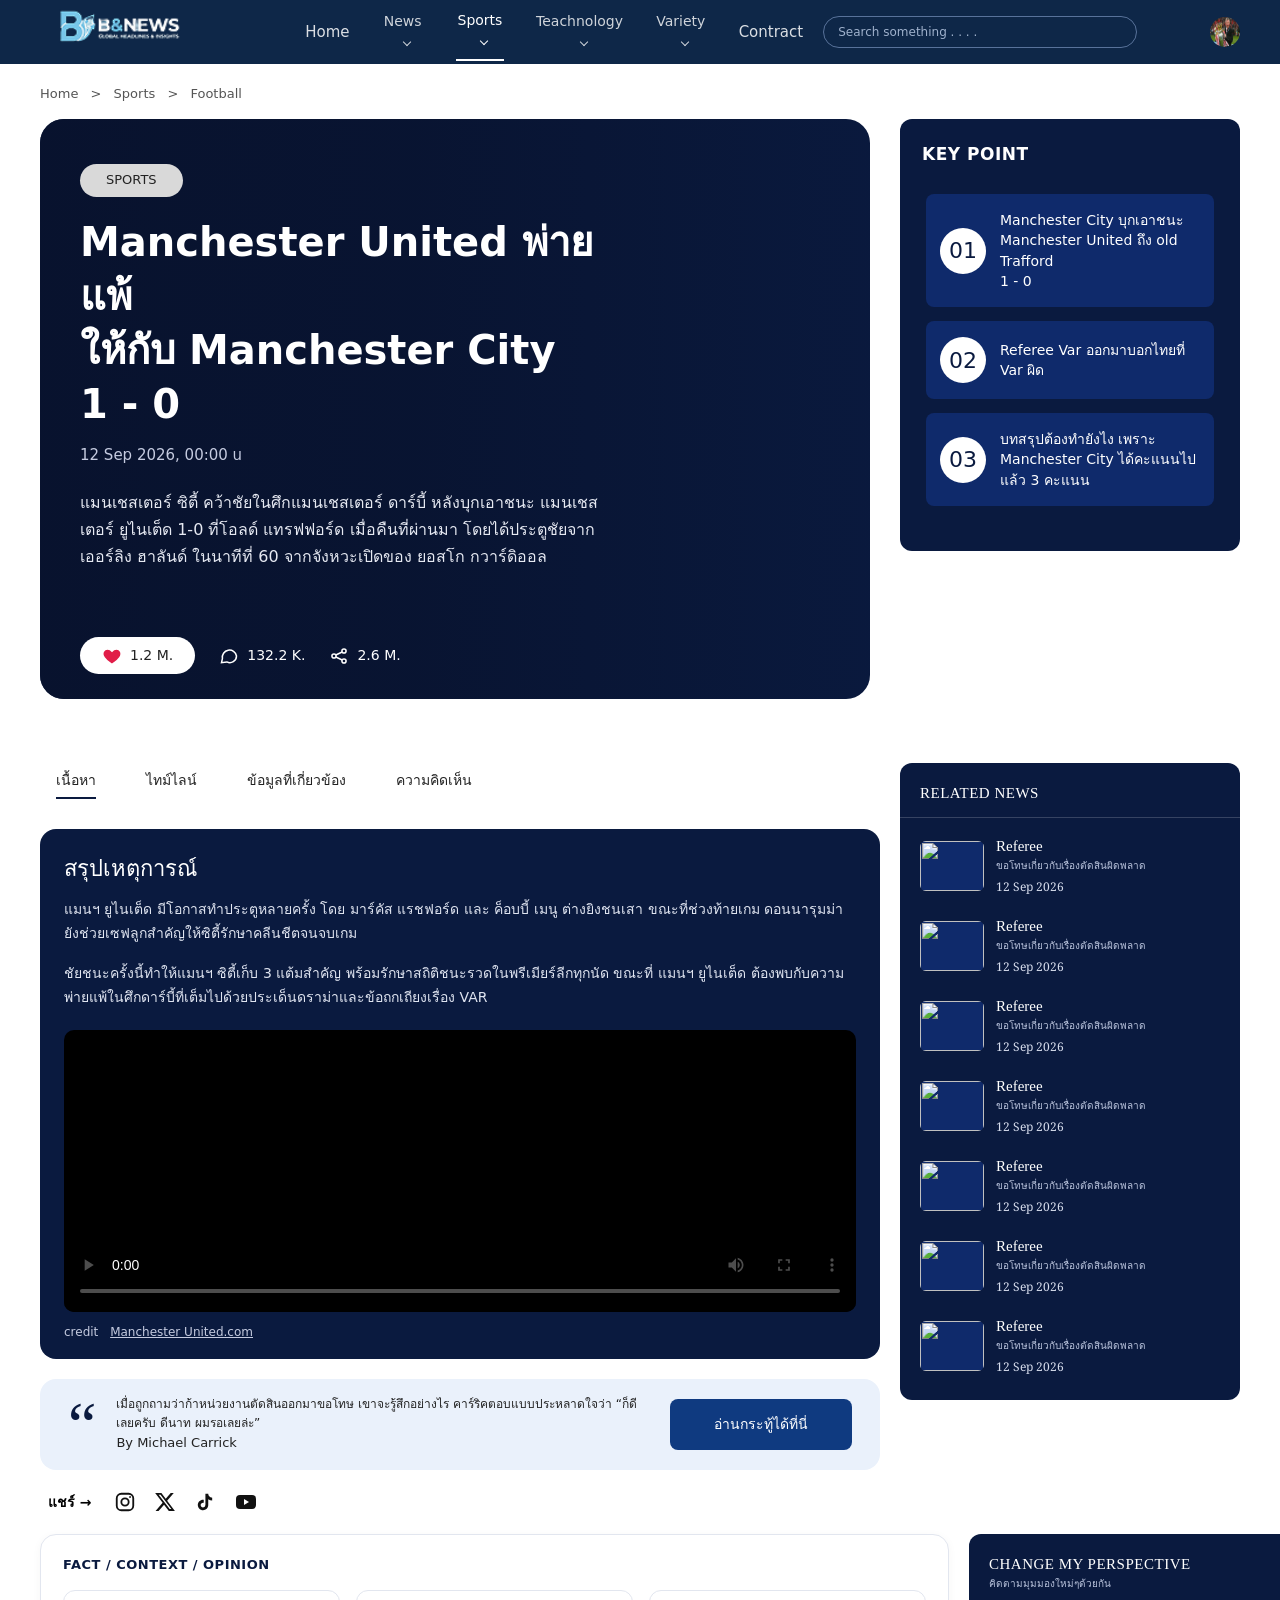
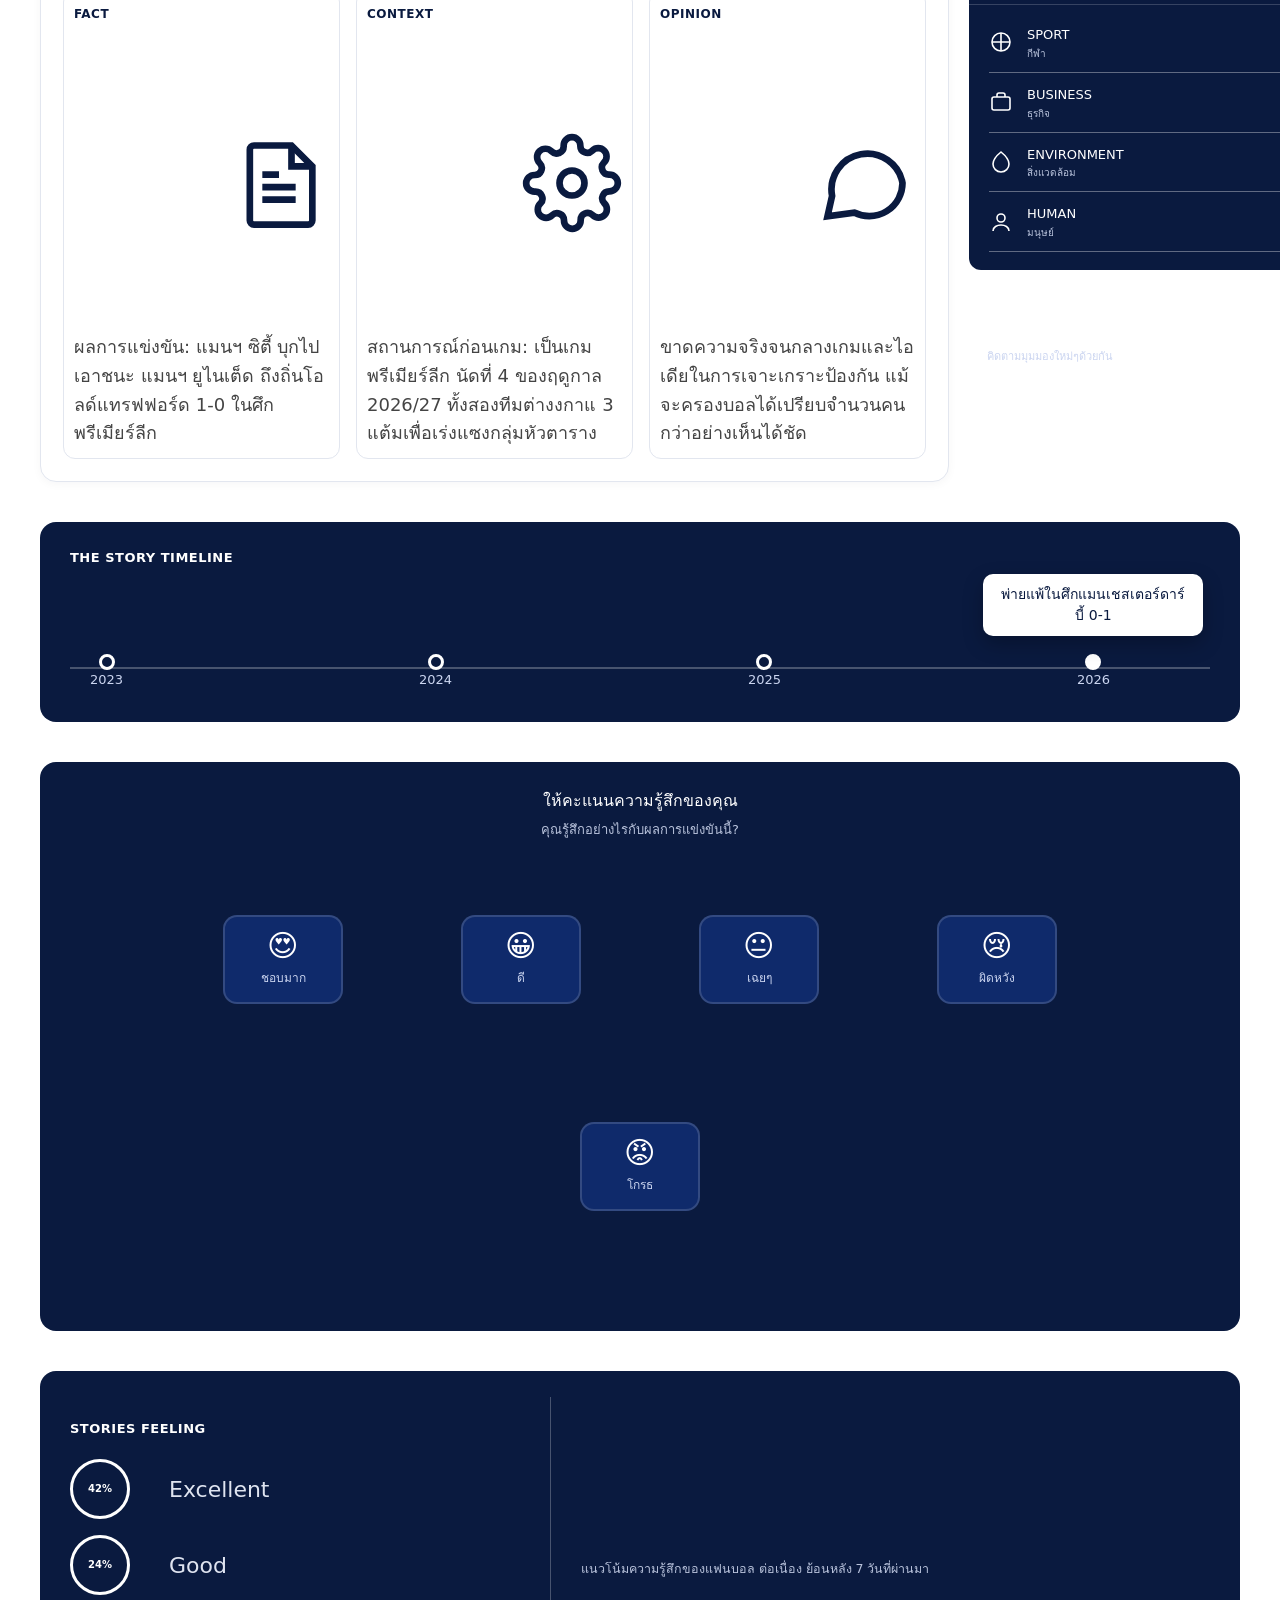
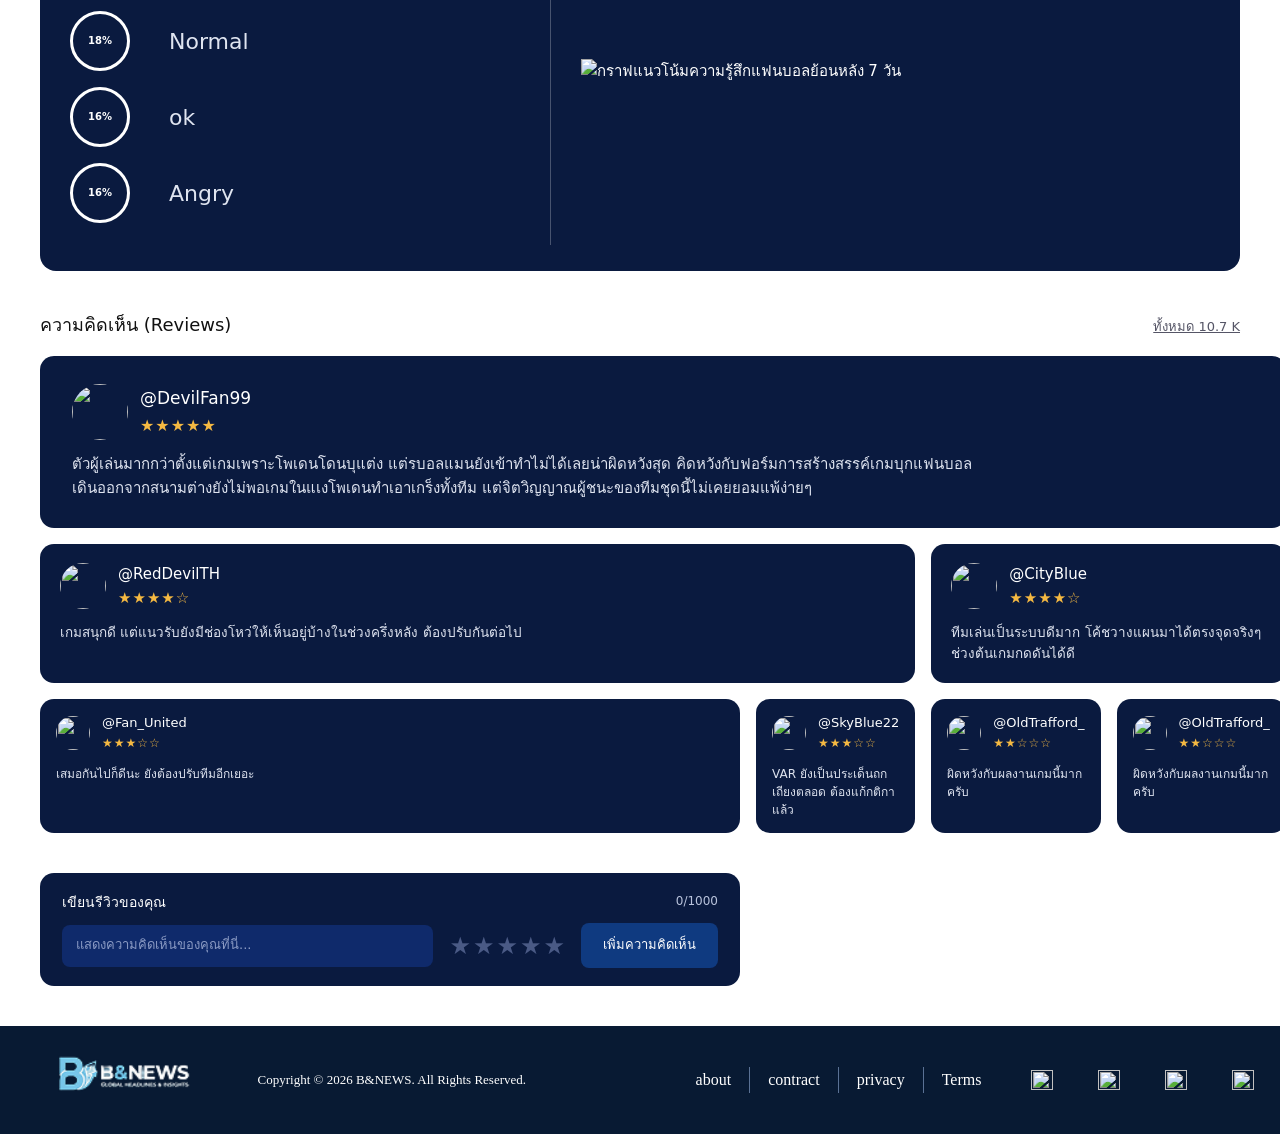
==== football.html @ a91d0329 "first commit" ====
<!DOCTYPE html>
<html lang="th">
<head>
  <meta charset="UTF-8">
  <meta name="viewport" content="width=device-width, initial-scale=1">
  <link rel="shortcut icon" href="image/image 1.png" type="image/x-icon">
  <title>Manchester United พ่ายแพ้ให้กับ Manchester City 1 - 0 | B&NEWS</title>

  <link rel="preconnect" href="https://fonts.googleapis.com">
  <link rel="preconnect" href="https://fonts.gstatic.com" crossorigin>
  <link href="https://fonts.googleapis.com/css2?family=Noto+Serif+Thai:wght@400;600&family=Sarabun:wght@300;400;500&display=swap" rel="stylesheet">
  <link rel="stylesheet" href="style/football.css">
</head>
<body>
    <header class="nav">
  <div class="wrap nav__in">
    <img class="logo"src="image/image 3.png" alt="">

    
    <nav class="nav__links" aria-label="เมนูหลัก">
      <ul>
        <li><a class="Contract" href="index.html">Home</a></li>

        <li class="dd">
          <button class="dd__btn" type="button" >News</button>
          <ul class="dd__menu">
            <li><a href="#">ข่าวด่วน</a></li>
            <li><a href="#">การเมือง</a></li>
            <li><a href="#">เศรษฐกิจ</a></li>
            <li><a href="#">ต่างประเทศ</a></li>
          </ul>
        </li>

        <li class="dd">
          <button class="dd__btn on" type="button" >Sports</button>
          <ul class="dd__menu">
            <li><a href="football.html">ฟุตบอล</a></li>
            <li><a href="#">มวย</a></li>
            <li><a href="#">เทนนิส</a></li>
            <li><a href="#">กีฬาอื่นๆ</a></li>
          </ul>
        </li>

        <li class="dd">
          <button class="dd__btn" type="button">Teachnology</button>
          <ul class="dd__menu">
            <li><a href="#">มือถือ & แก็ดเจ็ต</a></li>
            <li><a href="#">AI</a></li>
            <li><a href="#">เกม</a></li>
            <li><a href="#">ยานยนต์</a></li>
          </ul>
        </li>

        <li class="dd">
          <button class="dd__btn" type="button">Variety</button>
          <ul class="dd__menu">
            <li><a href="#">อาหาร</a></li>
            <li><a href="#">ท่องเที่ยว</a></li>
            <li><a href="#">บันเทิง</a></li>
            <li><a href="#">ไลฟ์สไตล์</a></li>
          </ul>
        </li>

        <li><a class="Contract" href="#">Contract</a></li>
      </ul>
    </nav>

    <input class="search" type="search" placeholder="Search something . . . ." aria-label="ค้นหา">
    <img class="bell" src="https://img.icons8.com/?size=100&id=84025&format=png&color=FFFFFF" alt="">
    <img class="log"src="image/siralex.webp" alt="" >
    <label class="burger"></label>
  </div>
</header>

  

  <main class="page">

    <nav class="breadcrumb" aria-label="breadcrumb">
      <a href="#">Home</a>
      <span>&gt;</span>
      <a href="#">Sports</a>
      <span>&gt;</span>
      <a href="#">Football</a>
    </nav>

    <section class="top">

      <!-- main news  -->
      <article class="bcard" style="background-image: url(https://i2-prod.manchestereveningnews.co.uk/article33756686.ece/ALTERNATES/s1200f/0_GettyImages-2266204165.jpg);">
        <div class="bcard-content">
          <span class="tag">SPORTS</span>

          <h1>Manchester United พ่ายแพ้<br>ให้กับ Manchester City <br> 1 - 0</h1>

          <time class="bcard-date" datetime="2026-09-12">12 Sep 2026, 00:00 u</time>

          <p class="bcard-desc">
            แมนเชสเตอร์ ซิตี้ คว้าชัยในศึกแมนเชสเตอร์ ดาร์บี้
            หลังบุกเอาชนะ แมนเชสเตอร์ ยูไนเต็ด 1-0 ที่โอลด์
            แทรฟฟอร์ด เมื่อคืนที่ผ่านมา โดยได้ประตูชัยจาก เออร์ลิง
            ฮาลันด์ ในนาทีที่ 60 จากจังหวะเปิดของ ยอสโก กวาร์ดิออล
          </p>
        </div>

        <div class="bcard-stats">
          <button class="stat like" type="button">
            <svg width="20" height="20" viewBox="0 0 24 24" fill="#e11d48" aria-hidden="true">
              <path d="M12 21s-7.5-4.6-9.6-9.3C.9 8.2 3 4.5 6.6 4.5c2 0 3.6 1 5.4 3 1.8-2 3.4-3 5.4-3 3.6 0 5.7 3.7 4.2 7.2C19.5 16.4 12 21 12 21z"/>
            </svg>
            1.2 M.
          </button>

          <span class="stat">
            <svg width="20" height="20" viewBox="0 0 24 24" fill="none" stroke="currentColor" stroke-width="1.8" aria-hidden="true">
              <path d="M21 12a8 8 0 0 1-11.6 7.1L3 20l1.1-4.9A8 8 0 1 1 21 12z"/>
            </svg>
            132.2 K.
          </span>

          <span class="stat">
            <svg width="20" height="20" viewBox="0 0 24 24" fill="none" stroke="currentColor" stroke-width="1.8" aria-hidden="true">
              <circle cx="6" cy="12" r="2.5"/><circle cx="18" cy="6" r="2.5"/><circle cx="18" cy="18" r="2.5"/>
              <path d="M8.2 10.8l7.6-3.6M8.2 13.2l7.6 3.6"/>
            </svg>
            2.6 M.
          </span>
        </div>
      </article>

      <!-- key  -->
      <aside class="key-point">
        <h2>KEY POINT</h2>

        <ol class="kp-list">
          <li class="kp-item">
            <span class="kp-num">01</span>
            <p>Manchester City บุกเอาชนะ Manchester United ถึง old Trafford <br>1 - 0</p>
          </li>
          <li class="kp-item">
            <span class="kp-num">02</span>
            <p>Referee Var ออกมาบอกไทยที่ Var ผิด</p>
          </li>
          <li class="kp-item">
            <span class="kp-num">03</span>
            <p>บทสรุปต้องทำยังไง เพราะ Manchester City ได้คะแนนไปแล้ว 3 คะแนน</p>
          </li>
        </ol>
      </aside>

    </section>
  </main>
  <div class="content-row">
  <div class="content-left">

    <nav class="tabs" aria-label="ส่วนต่างๆ ของบทความ">
      <a class="on" href="#content">เนื้อหา</a>
      <a href="#timeline">ไทม์ไลน์</a>
      <a href="#info">ข้อมูลที่เกี่ยวข้อง</a>
      <a href="#comments">ความคิดเห็น</a>
    </nav>

    <section class="summary" id="content">
      <h2>สรุปเหตุการณ์</h2>
      <p>
        แมนฯ ยูไนเต็ด มีโอกาสทำประตูหลายครั้ง โดย มาร์คัส แรชฟอร์ด และ ค็อบบี้ เมนู
        ต่างยิงชนเสา ขณะที่ช่วงท้ายเกม ดอนนารุมม่า ยังช่วยเซฟลูกสำคัญให้ซิตี้รักษาคลีนชีตจนจบเกม
      </p>
      <p>
        ชัยชนะครั้งนี้ทำให้แมนฯ ซิตี้เก็บ 3 แต้มสำคัญ พร้อมรักษาสถิติชนะรวดในพรีเมียร์ลีกทุกนัด
        ขณะที่ แมนฯ ยูไนเต็ด ต้องพบกับความพ่ายแพ้ในศึกดาร์บี้ที่เต็มไปด้วยประเด็นดราม่าและข้อถกเถียงเรื่อง VAR
      </p>

      <div class="video">
        <video controls preload="metadata" poster="https://e0.365dm.com/25/04/2048x1152/skysports-man-utd-man-city_6876673.jpg?20250405135300">
          <source src="video/236221_medium.mp4" type="video/mp4">
          เบราว์เซอร์ของคุณไม่รองรับการเล่นวิดีโอ
        </video>
      </div>

      <p class="credit">credit <a href="#">Manchester United.com</a></p>
    </section>

    <aside class="quote">
      <span class="quote__mark serif" aria-hidden="true">&ldquo;</span>
      <div class="quote__text">
        <p>
          เมื่อถูกถามว่าก้าหน่วยงานตัดสินออกมาขอโทษ เขาจะรู้สึกอย่างไร
          คาร์ริคตอบแบบประหลาดใจว่า &ldquo;ก็ดีเลยครับ ดีนาท ผมรอเลยล่ะ&rdquo;
        </p>
        <p class="quote__by">By Michael Carrick</p>
      </div>
      <a class="btn" href="#">อ่านกระทู้ได้ที่นี่</a>
    </aside>

    <div class="share">
      <span class="share__label">แชร์ &rarr;</span>
      <a href="#" aria-label="Instagram">
        <svg viewBox="0 0 24 24" width="22" height="22" fill="none" stroke="currentColor" stroke-width="2">
          <rect x="3" y="3" width="18" height="18" rx="5"/><circle cx="12" cy="12" r="4"/>
          <circle cx="17.5" cy="6.5" r="1" fill="currentColor" stroke="none"/>
        </svg>
      </a>
      <a href="#" aria-label="X">
        <svg viewBox="0 0 24 24" width="22" height="22" fill="currentColor">
          <path d="M18.244 2.25h3.308l-7.227 8.26 8.502 11.24H16.17l-5.214-6.817L4.99 21.75H1.68l7.73-8.835L1.254 2.25H8.08l4.713 6.231zm-1.161 17.52h1.833L7.084 4.126H5.117z"/>
        </svg>
      </a>
      <a href="#" aria-label="TikTok">
        <svg viewBox="0 0 24 24" width="22" height="22" fill="currentColor">
          <path d="M16.6 5.82A4.278 4.278 0 0 1 15.54 3h-3.09v12.4a2.592 2.592 0 0 1-2.59 2.5c-1.42 0-2.6-1.16-2.6-2.6 0-1.72 1.66-3.01 3.37-2.48V9.66c-3.45-.46-6.47 2.22-6.47 5.64 0 3.33 2.76 5.7 5.69 5.7 3.14 0 5.69-2.55 5.69-5.7V9.01a7.35 7.35 0 0 0 4.3 1.38V7.3s-1.88.09-3.24-1.48z"/>
        </svg>
      </a>
      <a href="#" aria-label="YouTube">
        <svg viewBox="0 0 24 24" width="24" height="24" fill="currentColor">
          <rect x="2" y="5" width="20" height="14" rx="4"/><path d="M10 9l5 3-5 3z" fill="#fff"/>
        </svg>
      </a>
    </div>

  </div>

  <div class="content-right">
    <div class="panel">
      <div class="panel__head">
        <h2 class="serif">RELATED NEWS</h2>
      </div>

      <ul class="news-list">
        <li>
          <a class="news-item" href="#">
            <img src="images/related-1.jpg" alt="">
            <div>
              <h3 class="serif">Referee</h3>
              <p>ขอโทษเกี่ยวกับเรื่องตัดสินผิดพลาด</p>
              <time>12 Sep 2026</time>
            </div>
          </a>
        </li>
        <li>
          <a class="news-item" href="#">
            <img src="images/related-1.jpg" alt="">
            <div>
              <h3 class="serif">Referee</h3>
              <p>ขอโทษเกี่ยวกับเรื่องตัดสินผิดพลาด</p>
              <time>12 Sep 2026</time>
            </div>
          </a>
        </li>
        <li>
          <a class="news-item" href="#">
            <img src="images/related-1.jpg" alt="">
            <div>
              <h3 class="serif">Referee</h3>
              <p>ขอโทษเกี่ยวกับเรื่องตัดสินผิดพลาด</p>
              <time>12 Sep 2026</time>
            </div>
          </a>
        </li>
        <li>
          <a class="news-item" href="#">
            <img src="images/related-1.jpg" alt="">
            <div>
              <h3 class="serif">Referee</h3>
              <p>ขอโทษเกี่ยวกับเรื่องตัดสินผิดพลาด</p>
              <time>12 Sep 2026</time>
            </div>
          </a>
        </li>
        <li>
          <a class="news-item" href="#">
            <img src="images/related-1.jpg" alt="">
            <div>
              <h3 class="serif">Referee</h3>
              <p>ขอโทษเกี่ยวกับเรื่องตัดสินผิดพลาด</p>
              <time>12 Sep 2026</time>
            </div>
          </a>
        </li>
        <li>
          <a class="news-item" href="#">
            <img src="images/related-1.jpg" alt="">
            <div>
              <h3 class="serif">Referee</h3>
              <p>ขอโทษเกี่ยวกับเรื่องตัดสินผิดพลาด</p>
              <time>12 Sep 2026</time>
            </div>
          </a>
        </li>
        <li>
          <a class="news-item" href="#">
            <img src="images/related-1.jpg" alt="">
            <div>
              <h3 class="serif">Referee</h3>
              <p>ขอโทษเกี่ยวกับเรื่องตัดสินผิดพลาด</p>
              <time>12 Sep 2026</time>
            </div>
          </a>
        </li>
      </ul>
    </div>
  </div>
  
</div>
<div class="content-row-2">
  <div class="content-left-2">

    <section class="fact-section">
      <div class="fact-box">
        <h2 class="fact-title">FACT / CONTEXT / OPINION</h2>

        <div class="fact-grid">
          <div class="fact-card">
            <span class="fact-label">FACT</span>
            <svg class="fact-icon" viewBox="0 0 24 24" fill="none" stroke="#0a1a3f" stroke-width="1.6">
              <path d="M6 3h9l5 5v13a1 1 0 0 1-1 1H6a1 1 0 0 1-1-1V4a1 1 0 0 1 1-1z"/>
              <path d="M15 3v5h5"/>
              <path d="M8 13h8M8 16h8M8 10h4"/>
            </svg>
            <p>ผลการแข่งขัน: แมนฯ ซิตี้ บุกไปเอาชนะ แมนฯ ยูไนเต็ด ถึงถิ่นโอลด์แทรฟฟอร์ด 1-0 ในศึกพรีเมียร์ลีก</p>
          </div>

          <div class="fact-card">
            <span class="fact-label">CONTEXT</span>
            <svg class="fact-icon" viewBox="0 0 24 24" fill="none" stroke="#0a1a3f" stroke-width="1.6">
              <circle cx="12" cy="12" r="3"/>
              <path d="M19.4 15a1.65 1.65 0 0 0 .33 1.82l.06.06a2 2 0 1 1-2.83 2.83l-.06-.06a1.65 1.65 0 0 0-1.82-.33 1.65 1.65 0 0 0-1 1.51V21a2 2 0 1 1-4 0v-.09a1.65 1.65 0 0 0-1-1.51 1.65 1.65 0 0 0-1.82.33l-.06.06a2 2 0 1 1-2.83-2.83l.06-.06a1.65 1.65 0 0 0 .33-1.82 1.65 1.65 0 0 0-1.51-1H3a2 2 0 1 1 0-4h.09a1.65 1.65 0 0 0 1.51-1 1.65 1.65 0 0 0-.33-1.82l-.06-.06a2 2 0 1 1 2.83-2.83l.06.06a1.65 1.65 0 0 0 1.82.33H9a1.65 1.65 0 0 0 1-1.51V3a2 2 0 1 1 4 0v.09a1.65 1.65 0 0 0 1 1.51 1.65 1.65 0 0 0 1.82-.33l.06-.06a2 2 0 1 1 2.83 2.83l-.06.06a1.65 1.65 0 0 0-.33 1.82V9a1.65 1.65 0 0 0 1.51 1H21a2 2 0 1 1 0 4h-.09a1.65 1.65 0 0 0-1.51 1z"/>
            </svg>
            <p>สถานการณ์ก่อนเกม: เป็นเกมพรีเมียร์ลีก นัดที่ 4 ของฤดูกาล 2026/27 ทั้งสองทีมต่างงกาแ 3 แต้มเพื่อเร่งแซงกลุ่มหัวตาราง</p>
          </div>

          <div class="fact-card">
            <span class="fact-label">OPINION</span>
            <svg class="fact-icon" viewBox="0 0 24 24" fill="none" stroke="#0a1a3f" stroke-width="1.6">
              <path d="M21 12a8 8 0 0 1-11.6 7.1L3 20l1.1-4.9A8 8 0 1 1 21 12z"/>
            </svg>
            <p>ขาดความจริงจนกลางเกมและไอเดียในการเจาะเกราะป้องกัน แม้จะครองบอลได้เปรียบจำนวนคนกว่าอย่างเห็นได้ชัด</p>
          </div>
        </div>
      </div>
    </section>

  </div>

  <div class="content-right-2">

    <div class="panel">
      <div class="panel__head">
        <h2 class="serif">CHANGE MY PERSPECTIVE</h2>
        <small>คิดตามมุมมองใหม่ๆด้วยกัน</small>
      </div>

      <ul class="persp">
        <li>
          <a href="#">
            <svg viewBox="0 0 24 24" width="24" height="24" fill="none" stroke="#fff" stroke-width="1.6"><circle cx="12" cy="12" r="9"/><path d="M12 3v18M3 12h18"/></svg>
            <div>
              <span>SPORT</span>
              <small>กีฬา</small>
            </div>
          </a>
        </li>
        <li>
          <a href="#">
            <svg viewBox="0 0 24 24" width="24" height="24" fill="none" stroke="#fff" stroke-width="1.6"><rect x="3" y="7" width="18" height="13" rx="2"/><path d="M8 7V5a2 2 0 0 1 2-2h4a2 2 0 0 1 2 2v2"/></svg>
            <div>
              <span>BUSINESS</span>
              <small>ธุรกิจ</small>
            </div>
          </a>
        </li>
        <li>
          <a href="#">
            <svg viewBox="0 0 24 24" width="24" height="24" fill="none" stroke="#fff" stroke-width="1.6"><path d="M12 2C7 6 4 10 4 14a8 8 0 0 0 16 0c0-4-3-8-8-12z"/></svg>
            <div>
              <span>ENVIRONMENT</span>
              <small>สิ่งแวดล้อม</small>
            </div>
          </a>
        </li>
        <li>
          <a href="#">
            <svg viewBox="0 0 24 24" width="24" height="24" fill="none" stroke="#fff" stroke-width="1.6"><circle cx="12" cy="8" r="4"/><path d="M4 21c0-4 4-6 8-6s8 2 8 6"/></svg>
            <div>
              <span>HUMAN</span>
              <small>มนุษย์</small>
            </div>
          </a>
        </li>
      </ul>
    </div>

    <div class="persp-banner" style="background-image:url(https://images.unsplash.com/photo-1614730321146-b6fa6a46bcb4?w=600);">
      <div class="persp-banner-content">
        <h3 class="serif">CHANGE MY<br>PERSPECTIVE</h3>
        <p>คิดตามมุมมองใหม่ๆด้วยกัน</p>
        <a href="#">สมัครสมาชิก &rarr;</a>
      </div>
    </div>

  </div>
</div>
<section class="timeline-section">
  <h2 class="timeline-title">THE STORY TIMELINE</h2>
  <div class="timeline">
    <ul class="timeline-track" id="timelineTrack">
      <li class="timeline-point ">
        <div class="timeline-bubble">คว้าแชมป์ FA Cup และเริ่มยุคบริหารใหม่ของ INEOS</div>
        <span class="timeline-dot"></span>
        <span class="timeline-year">2023</span>
      </li>
      <li class="timeline-point">
        <div class="timeline-bubble">เปลี่ยนตัวผู้จัดการทีมและปรับโครงสร้างสโมสรครั้งใหญ่</div>
        <span class="timeline-dot"></span>
        <span class="timeline-year">2024</span>
      </li>
      <li class="timeline-point">
        <div class="timeline-bubble">เสริมทัพครั้งใหญ่ในตลาดซื้อขายนักเตะฤดูร้อน</div>
        <span class="timeline-dot"></span>
        <span class="timeline-year">2025</span>
      </li>
      <li class="timeline-point active">
        <div class="timeline-bubble">พ่ายแพ้ในศึกแมนเชสเตอร์ดาร์บี้ 0-1</div>
        <span class="timeline-dot"></span>
        <span class="timeline-year">2026</span>
      </li>

    </ul>
  </div>
</section>
<section class="feeling-section">
  <h2 class="feeling-title">ให้คะแนนความรู้สึกของคุณ</h2>
  <p class="feeling-sub">คุณรู้สึกอย่างไรกับผลการแข่งขันนี้?</p>

  <div class="feeling-picker">

    <input type="radio" name="feeling" id="f-love" class="feeling-input">
    <label for="f-love" class="feeling-option">
      <span class="feeling-emoji">😍</span>
      <span class="feeling-label">ชอบมาก</span>
    </label>

    <input type="radio" name="feeling" id="f-happy" class="feeling-input">
    <label for="f-happy" class="feeling-option">
      <span class="feeling-emoji">😀</span>
      <span class="feeling-label">ดี</span>
    </label>

    <input type="radio" name="feeling" id="f-normal" class="feeling-input">
    <label for="f-normal" class="feeling-option">
      <span class="feeling-emoji">😐</span>
      <span class="feeling-label">เฉยๆ</span>
    </label>

    <input type="radio" name="feeling" id="f-sad" class="feeling-input">
    <label for="f-sad" class="feeling-option">
      <span class="feeling-emoji">😢</span>
      <span class="feeling-label">ผิดหวัง</span>
    </label>

    <input type="radio" name="feeling" id="f-angry" class="feeling-input">
    <label for="f-angry" class="feeling-option">
      <span class="feeling-emoji">😡</span>
      <span class="feeling-label">โกรธ</span>
    </label>

  </div>

  <p class="feeling-thanks">ขอบคุณที่ร่วมโหวตความรู้สึก!</p>
</section>
<section class="stories-feeling">
  <div class="sf-left">
    <h2 class="sf-title">STORIES FEELING</h2>

    <ul class="sf-stats">
      <li class="sf-stat">
        <span class="sf-circle" style="--pct:42"><span class="sf-pct">42%</span></span>
        <span class="sf-label">Excellent</span>
      </li>
      <li class="sf-stat">
        <span class="sf-circle" style="--pct:24"><span class="sf-pct">24%</span></span>
        <span class="sf-label">Good</span>
      </li>
      <li class="sf-stat">
        <span class="sf-circle" style="--pct:18"><span class="sf-pct">18%</span></span>
        <span class="sf-label">Normal</span>
      </li>
      <li class="sf-stat">
        <span class="sf-circle" style="--pct:16"><span class="sf-pct">16%</span></span>
        <span class="sf-label">ok</span>
      </li>
      <li class="sf-stat">
        <span class="sf-circle" style="--pct:16"><span class="sf-pct">16%</span></span>
        <span class="sf-label">Angry</span>
      </li>
    </ul>
  </div>

  <div class="sf-divider"></div>

  <div class="sf-right">
    <p class="sf-chart-caption">แนวโน้มความรู้สึกของแฟนบอล ต่อเนื่อง ย้อนหลัง 7 วันที่ผ่านมา</p>
    <img
      class="sf-chart-img"
      src="https://quickchart.io/chart?bkg=transparent&c={type:'line',data:{labels:['1','2','3','4','5','6','7'],datasets:[{data:[3,7,2,8,4,9,6],borderColor:'%23e94e77',fill:false,pointRadius:0},{data:[5,2,6,3,7,4,8],borderColor:'%23f2a444',fill:false,pointRadius:0}]},options:{legend:{display:false},scales:{xAxes:[{display:false}],yAxes:[{display:false}]}}}"
      alt="กราฟแนวโน้มความรู้สึกแฟนบอลย้อนหลัง 7 วัน">
  </div>
</section>
<section class="reviews-section">
  <div class="reviews-head">
    <h2 class="reviews-title">ความคิดเห็น (Reviews)</h2>
    <a href="#" class="reviews-all">ทั้งหมด 10.7 K</a>
  </div>

  <div class="reviews-grid">

    <!-- 5 ดาว: การ์ดใหญ่สุด เต็มแถว -->
    <div class="review-card size-lg">
      <div class="review-top">
        <img class="review-avatar" src="https://i.pravatar.cc/80?img=12" alt="">
        <div>
          <p class="review-name">@DevilFan99</p>
          <div class="review-stars">★★★★★</div>
        </div>
      </div>
      <p class="review-text">
        ตัวผู้เล่นมากกว่าตั้งแต่เกมเพราะโพเดนโดนบุแต่ง แต่รบอลแมนยังเข้าทำไม่ได้เลยน่าผิดหวังสุด
        คิดหวังกับฟอร์มการสร้างสรรค์เกมบุกแฟนบอลเดินออกจากสนามต่างยังไม่พอเกมในแเงโพเดนทำเอาเกร็งทั้งทีม
        แต่จิตวิญญาณผู้ชนะของทีมชุดนี้ไม่เคยยอมแพ้ง่ายๆ
      </p>
    </div>

    <!-- 4 ดาว: การ์ดกลาง 2 คอลัมน์ -->
    <div class="review-card size-md">
      <div class="review-top">
        <img class="review-avatar" src="https://i.pravatar.cc/80?img=32" alt="">
        <div>
          <p class="review-name">@RedDevilTH</p>
          <div class="review-stars">★★★★☆</div>
        </div>
      </div>
      <p class="review-text">
        เกมสนุกดี แต่แนวรับยังมีช่องโหว่ให้เห็นอยู่บ้างในช่วงครึ่งหลัง ต้องปรับกันต่อไป
      </p>
    </div>

    <div class="review-card size-md">
      <div class="review-top">
        <img class="review-avatar" src="https://i.pravatar.cc/80?img=45" alt="">
        <div>
          <p class="review-name">@CityBlue</p>
          <div class="review-stars">★★★★☆</div>
        </div>
      </div>
      <p class="review-text">
        ทีมเล่นเป็นระบบดีมาก โค้ชวางแผนมาได้ตรงจุดจริงๆ ช่วงต้นเกมกดดันได้ดี
      </p>
    </div>

    
    <div class="review-card size-sm">
      <div class="review-top">
        <img class="review-avatar" src="https://i.pravatar.cc/80?img=5" alt="">
        <div>
          <p class="review-name">@Fan_United</p>
          <div class="review-stars">★★★☆☆</div>
        </div>
      </div>
      <p class="review-text">เสมอกันไปก็ดีนะ ยังต้องปรับทีมอีกเยอะ</p>
    </div>

    <div class="review-card size-sm">
      <div class="review-top">
        <img class="review-avatar" src="https://i.pravatar.cc/80?img=8" alt="">
        <div>
          <p class="review-name">@SkyBlue22</p>
          <div class="review-stars">★★★☆☆</div>
        </div>
      </div>
      <p class="review-text">VAR ยังเป็นประเด็นถกเถียงตลอด ต้องแก้กติกาแล้ว</p>
    </div>

    <div class="review-card size-sm">
      <div class="review-top">
        <img class="review-avatar" src="https://i.pravatar.cc/80?img=15" alt="">
        <div>
          <p class="review-name">@OldTrafford_</p>
          <div class="review-stars">★★☆☆☆</div>
        </div>
      </div>
      <p class="review-text">ผิดหวังกับผลงานเกมนี้มากครับ</p>
    </div>
    
    <div class="review-card size-sm">
      <div class="review-top">
        <img class="review-avatar" src="https://i.pravatar.cc/80?img=15" alt="">
        <div>
          <p class="review-name">@OldTrafford_</p>
          <div class="review-stars">★★☆☆☆</div>
        </div>
      </div>
      <p class="review-text">ผิดหวังกับผลงานเกมนี้มากครับ</p>
    </div>
    
      

  <div class="review-form">
    <div class="review-form-head">
      <h3 class="review-form-title">เขียนรีวิวของคุณ</h3>
      <span class="review-form-count"><span id="charCount">0</span>/1000</span>
    </div>
    <div class="review-form-body">
      <textarea
        id="reviewText"
        class="review-form-input"
        placeholder="แสดงความคิดเห็นของคุณที่นี่..."
        maxlength="1000"></textarea>
      <div class="review-form-stars">
        <input type="radio" name="review-rating" id="star5" value="5" class="star-input">
        <label for="star5" class="star-label">★</label>
        <input type="radio" name="review-rating" id="star4" value="4" class="star-input">
        <label for="star4" class="star-label">★</label>
        <input type="radio" name="review-rating" id="star3" value="3" class="star-input">
        <label for="star3" class="star-label">★</label>
        <input type="radio" name="review-rating" id="star2" value="2" class="star-input">
        <label for="star2" class="star-label">★</label>
        <input type="radio" name="review-rating" id="star1" value="1" class="star-input">
        <label for="star1" class="star-label">★</label>
      </div>
      <button type="button" class="review-form-btn">เพิ่มความคิดเห็น</button>
    </div>
  </div>
</section>
  
  </div>
</section>
<footer class="foot">
  <div class="foot__in">
    <img class="logo" src="image/image 3.png" alt="">

    <span class="foot__cp serif">Copyright © 2026 B&amp;NEWS. All Rights Reserved.</span>

    <ul class="foot__links serif">
      <li><a href="#">about</a></li>
      <li><a href="#">contract</a></li>
      <li><a href="#">privacy</a></li>
      <li><a href="#">Terms</a></li>
    </ul>

    <div class="foot__soc">
      <a href="#" aria-label="YouTube"><img src="https://upload.wikimedia.org/wikipedia/commons/e/ef/Youtube_logo.png?utm_source=commons.wikimedia.org&utm_campaign=index&utm_content=original" alt=""></a>
      <a href="#" aria-label="X"><img src="https://upload.wikimedia.org/wikipedia/commons/5/57/X_logo_2023_%28white%29.png?utm_source=commons.wikimedia.org&utm_campaign=index&utm_content=original" alt=""></a>
      <a href="#" aria-label="Instagram"><img src="https://uxwing.com/wp-content/themes/uxwing/download/brands-and-social-media/instagram-white-icon.png" alt=""></a>
      <a href="#" aria-label="TikTok"><img src="https://www.edigitalagency.com.au/wp-content/uploads/new-TikTok-icon-white-png-medium-size.png" alt=""></a>
    </div>
  </div>
</footer>
<script src="js/index.js"></script>
</body>
</html>
---- style/football.css ----
*, *::before, 
*::after { 
    box-sizing: border-box;
}
body {
  margin: 0;
  background: white;
  color: black;
  font: 400 15px/1.6 "Noto Sans Thai", system-ui, sans-serif;
}
a { 
    color: inherit; 
    text-decoration: none; 
}
img { 
    display: block; 
    max-width: 100%;
 }
ul { 
    margin: 0; 
    padding: 0; 
    list-style: none; 
}
button { 
    font: inherit; 
    color: inherit; 
}
.serif { 
    font-family: "Playfair Display", Georgia, serif; 
    font-weight: 400; 
}
.wrap {
  width: 100%;
  max-width: none;
  margin-inline: auto;
  padding-inline: clamp(16px, 30px, 48px);
}
.nav {
  position: sticky;
  top: 0;
  z-index: 30;
  background: #0e2748;
}
.nav__in {

  display: flex;
  align-items: center;
  gap: 20px;
  height: 64px;
}
/* .logo { 
        margin-top: 10px; 
        width: 100px;
} */
.log {
  border-radius: 60%;
  width: 30px;
  height: 30px;
  margin: 10px;
  cursor: pointer;
}



.nav__links { 
    margin: 0 auto 0 72px; 
}
.nav__links > ul { 
    display: flex; 
    align-items: center; 
    gap: 32px; }
.nav__links > ul > li { 
    height: 64px; 
    display: flex; 
    align-items: center; }

/* .nav__links a, */
.dd__btn {
  padding: 6px 0;
  border: 0;
  background: none;
  font-size: 14px;
  cursor: pointer;
  opacity: .8;
  transition: opacity .15s;
  color: white;
}
.nav__links a:hover,
/* .dd__btn:hover, */
.dd:hover .dd__btn,
.dd:focus-within .dd__btn { 
    opacity: 1; 
}
.nav__links .on { 
    opacity: 1; 
    border-bottom: 2px solid #fff; 
}



.search {
  width: 340px; height: 32px;
  padding: 0 14px;
  border: 1px solid #58729a;
  border-radius: 16px;
  background: transparent;
  color: #fff;
  font: 12px "Noto Sans Thai", system-ui, sans-serif;
}
.search::placeholder { 
    color: #9fb1cc; 
}
.bell { 
  width: 25px;
  transition: tranform .3 ease;
}
.bell:hover{
  transform: scale(1.1);
  opacity: .7;
}
.burger { 
    display: none; }

/* dropdown */
.dd { 
    position: relative; 
}

.dd__btn::after {          
  content: "";
  display: inline-block;
  width: 6px; height: 6px;
  margin: 0 0 3px 8px;
  border: solid currentColor;
  border-width: 0 1.5px 1.5px 0;
  transform: rotate(45deg);
  transition: transform .2s;
  
}
.dd:hover .dd__btn::after,
.dd:focus-within .dd__btn::after { 
    transform: rotate(225deg)translate(-2px, -2px); 
}

.dd__menu {
  position: absolute;
  top: 100%;                 
  left: -16px;
  min-width: 200px;
  padding: 8px;
  border: 1px solid rgba(255,255,255,.12);
  border-top: 0;
  border-radius: 0 0 14px 14px;
  background: #0e2748;
  box-shadow: 0 16px 32px rgba(3,9,26,.45);

  opacity: 0;
  visibility: hidden;
  transform: translateY(-6px);
  transition: opacity .18s, transform .18s, visibility .18s;
}
.dd:hover .dd__menu,
.dd:focus-within .dd__menu {
  opacity: 1;
  visibility: visible;
  transform: none;
}
.dd__menu a {
  display: block;
  padding: 9px 14px;
  border-radius: 8px;
  opacity: .85;
  color: white;
}
.Contract{
    opacity: .85;
    color: white;
}
.dd__menu a:hover,
.dd__menu a:focus-visible { 
    background: rgba(255,255,255,.1); 
    opacity: 1; }

/* ---------- เนื้อหาหลัก ---------- */
.page {
  
  margin: 0 auto;
  padding: 20px 40px 40px;
}

.breadcrumb {
  font-size: 13px;
  color: #555;
  margin-bottom: 14px;
}

.breadcrumb span {
  margin: 0 8px;
}

.breadcrumb a:hover {
  text-decoration: underline;
}

.top {
  display: grid;
  grid-template-columns: 1fr 340px;
  gap: 30px;
  align-items: start;
}

/* big card  */
.bcard {
  position: relative;
  width: 100%;
  min-height: 580px;
  border-radius: 24px;
  overflow: hidden;
  color: #fff;
  background-color: #0a1a3f;
  background-size: cover;
  background-position: right center;

  display: flex;
  flex-direction: column;
  justify-content: space-between;
  padding: 45px 40px 25px;
}


.bcard::before {
  content: '';
  position: absolute;
  inset: 0;
  background: linear-gradient(90deg, rgba(8,18,45,.95) 0%, rgba(8,18,45,.75) 45%, rgba(8,18,45,.1) 100%);
}

.bcard > * {
  position: relative;
}

.bcard-content {
  max-width: 520px;
}

.tag {
  display: inline-block;
  padding: 6px 26px;
  border-radius: 20px;
  background: #d9d9d9;
  color: #222;
  font-size: 13px;
  font-weight: 500;
  margin-bottom: 18px;
}

.bcard h1 {
  margin: 0 0 12px;
  font-size: 40px;
  line-height: 1.35;
}

.bcard-date {
  display: block;
  font-size: 15px;
  color: #c5cbe0;
  margin-bottom: 22px;
}

.bcard-desc {
  margin: 0;
  font-size: 16px;
  font-weight: 300;
  line-height: 1.7;
  color: #e6e9f2;
}

.bcard-stats {
  display: flex;
  align-items: center;
  gap: 24px;
}

.stat {
  display: flex;
  align-items: center;
  gap: 8px;
  font-size: 14px;
  color: #fff;
  cursor: pointer;
  transition: .3s ease;
}
.stat:hover{
  transform: scale(1.1);
}

.stat.like {
  background: #fff;
  color: #222;
  border: none;
  border-radius: 20px;
  padding: 7px 22px;
  cursor: pointer;
  transition:  0.3s ease;
}

.stat.like:hover {
  background: #f1f1f1;
  transform: scale(1.1);
}


/* ---------- key point ---------- */
.key-point {
  background: #0a1a3f;
  color: #fff;
  border-radius: 12px;
  padding: 22px 16px 20px;
}

.key-point h2 {
  font-size: 17px;
  letter-spacing: .5px;
  margin: 0 0 16px 6px;
}

.kp-list {
  display: flex;
  flex-direction: column;
  gap: 14px;
  padding: 10px;
}

.kp-item {
  display: flex;
  align-items: center;
  gap: 14px;
  background: #0f2a6b;
  border-radius: 8px;
  padding: 16px 14px;
  
}

.kp-num {
  flex-shrink: 0;
  width: 46px;
  height: 46px;
  border-radius: 50%;
  background: #fff;
  color: #0a1a3f;
  font-size: 22px;
  display: flex;
  align-items: center;
  justify-content: center;
}

.kp-item p {
  margin: 0;
  font-size: 14px;
  line-height: 1.45;
}

/* new section  */
.tabs {
  display: flex;
  gap: 50px;
  padding: 0 16px;
  margin-bottom: 10px;
}
 
.tabs a {
  padding: 6px 0;
  font-size: 14px;
  color: #222;
  border-bottom: 2px solid transparent;
}
 
.tabs a:hover {
  border-bottom-color: #9fb1cc;
}
 
.tabs a.on {
  font-weight: 500;
  border-bottom-color: #0a1a3f;
}
 
/* สรุปเหตุการณ์  */
.summary {
  background: #0a1a3f;
  color: #fff;
  border-radius: 16px;
  padding: 22px 24px 16px;
  
}
 
.summary h2 {
  margin: 0 0 12px;
  font-size: 22px;
  font-weight: 500;
}
 
.summary p {
  margin: 0 0 16px;
  font-size: 14px;
  font-weight: 300;
  line-height: 1.7;
  color: #dfe4f0;
}
 
.video {
  position: relative;
  margin: 20px 0 0;
  aspect-ratio: 2.8 / 1;
  border-radius: 10px;
  overflow: hidden;
  background: #000;
  transition: transform 0.3s ease;
  
  cursor: pointer;
}
.videio:hover{
  transform: scale(1.3);
}
 
.video video {
  display: block;
  width: 100%;
  height: 100%;
  object-fit: cover;
}
 
.summary .credit {
  margin: 10px 0 0;
  font-size: 12px;
  color: #c5cbe0;
}
 
.credit a {
  margin-left: 8px;
  text-decoration: underline;
}
.content-row {
  display: grid;
  grid-template-columns: 1fr 340px;   
  gap: 20px;
  align-items: start;
  padding: 0 40px;
  margin-top: 24px;
}

.content-left {
  display: flex;
  flex-direction: column;
  gap: 20px;
  top: 100px;
}

.content-right {
  display: flex;
  flex-direction: column;
  gap: 40px;
}

 
/* ---------- คำพูด ---------- */
.quote {
  display: flex;
  align-items: center;
  gap: 20px;
  padding: 16px 28px;
  border-radius: 16px;
  background: #eaf1fb;
  color: #222;
}
 
.quote__mark {
  font-size: 64px;
  line-height: .8;
  color: #0a1a3f;
}
 
.quote__text {
  flex: 1;
  font-size: 12px;
}
 
.quote__text p {
  margin: 0;
}
 
.quote__by {
  margin-top: 4px ;
  font-size: 13px;
}
 
.btn {
  padding: 14px 44px;
  border-radius: 8px;
  background: #0f3a80;
  color: #fff;
  font-size: 14px;
  white-space: nowrap;
  transition: background .15s;
}
 
.btn:hover {
  background: #0a1a3f;
}
 
/* ---------- แชร์ ---------- */
.share {
  display: flex;
  align-items: center;
  gap: 18px;
  padding: 0 8px;
}
 
.share__label {
  font-weight: 700;
  font-size: 14px;
  margin-right: 4px;
  color: black;
}
 
.share a {
  display: flex;
  color: #111;
  cursor: pointer;
}
 
.share a:hover {
  color: #0f3a80;
}
 
/* ---------- กล่องด้านขวา (related / perspective) ---------- */
.panel {
  background: #0a1a3f;
  color: #fff;
  border-radius: 12px;
  overflow: hidden;
}
 
.panel__head {
  padding: 18px 20px 12px;
  border-bottom: 1px solid rgba(255,255,255,.18);
}
 
.panel__head h2 {
  margin: 0;
  font-size: 15px;
  letter-spacing: .5px;
}
 
.panel__head small {
  display: block;
  font-size: 10px;
  color: #b9c3dc;
}
 
/* related news */
.news-list {
  padding: 8px 20px 14px;
}
 
.news-item {
  display: flex;
  align-items: center;
  gap: 12px;
  padding: 8px 0;
  min-width: 0;
}
 
.news-item img {
  flex-shrink: 0;
  width: 64px;
  height: 50px;
  border-radius: 6px;
  object-fit: cover;
  background: #0f2a6b;
}
.news-item > div {
  min-width: 0;           /* จำเป็นมากสำหรับให้ text-overflow ทำงานใน flex */
}
 
.news-item h3 {
  margin: 0;
  font-size: 15px;
}
 
.news-item p {
  margin: 0;
  font-size: 10px;
  color: #b9c3dc;
}
 
.news-item time {
  font-family: "Noto Serif Thai", serif;
  font-size: 12px;
  color: #d6dcec;
}
 
.news-item:hover h3 {
  text-decoration: underline;
}
/* FACT / CONTEXT / OPINION */
.content-row-2 {
  display: grid;
  grid-template-columns: 1fr 340px;   
  gap: 20px;
  align-items: start;
  padding: 0 40px;
  margin-top: 20px;
}

.content-left-2 {
  display: flex;
  flex-direction: column;
  gap: 20px;
}

.content-right-2 {
  display: flex;
  flex-direction: column;
  gap: 20px;
}

.fact-section {
  margin-top: 0;
  
}

.fact-box {
  background: #fff;
  border: 1px solid #e2e6ef;
  border-radius: 16px;
  padding: 20px 22px 22px;
  
  box-shadow: 0 2px 10px rgba(10,26,63,.04);
}

.fact-title {
  font-size: 13px;
  font-weight: 700;
  letter-spacing: .5px;
  color: #0a1a3f;
  margin: 0 0 14px;
}

.fact-grid {
  display: grid;
  grid-template-columns: repeat(3, 1fr);
  gap: 16px;
}

.fact-card {
  border: 1px solid #e2e6ef;
  border-radius: 12px;
  padding: 10px;
  background: #fff;
}

.fact-label {
  display: inline-block;
  font-size: 12px;
  font-weight: 700;
  letter-spacing: .5px;
  color: #0a1a3f;
  margin-bottom: 14px;
}

.fact-icon {
  display: block;
  margin-left: 155px;
  width: 100px;
  height: 290px;
  margin-bottom: 5px;
}

.fact-card p {
  margin: 0;
  font-size: 18px;
  line-height: 1.6;
  color: #444;
}


.persp {
  padding: 8px 20px 18px;
}
.persp a {
  display: flex;
  align-items: center;
  gap: 14px;
  padding: 12px 0;
  border-bottom: 1px solid rgba(255,255,255,.35);
}

.persp svg {
  flex-shrink: 0;
}

.persp div {
  display: flex;
  flex-direction: column;
  gap: 2px;
  min-width: 0;      
}

.persp span {
  font-size: 13px;
  white-space: nowrap;
}

.persp small {
  display: block;
  font-size: 10px;
  color: #b9c3dc;
  line-height: 1.2;
}


.persp-banner {
  position: relative;
  border-radius: 12px;
  overflow: hidden;
  min-height: 170px;
  background-size: cover;
  background-position: center;
}

.persp-banner::before {
  /* content: ''; */
  position: absolute;
  /* inset: 0; */
  background: linear-gradient(180deg, rgba(10,26,63,.15) 30%, rgba(10,26,63,.92) 100%);
}

.persp-banner-content {
  position: relative;
  height: 100%;
  padding: 18px;
  display: flex;
  flex-direction: column;
  justify-content: flex-end;
  color: #fff;
}

.persp-banner-content h3 {
  margin: 0 0 4px;
  font-size: 15px;
  line-height: 1.2;
}

.persp-banner-content p {
  margin: 0 0 12px;
  font-size: 11px;
  color: #cbd5f0;
}

.persp-banner-content a {
  align-self: flex-end;
  font-size: 12px;
  
  border: 1px solid white;
  padding: 10px;
  border-radius: 200px;
}
.timeline-section {
  background: #0a1a3f;
  color: #fff;
  border-radius: 16px;
  padding: 26px 30px 34px;
  height: 200px;
  margin-top: 40px;
  margin: 40px;
}
.timeline{
  flex: 1;
  
  align-items: center;
}

.timeline-title {
  font-size: 13px;
  font-weight: 700;
  letter-spacing: .5px;
  margin: 0 0 44px;
}

.timeline-track {
  display: flex;
  justify-content: space-between;
  position: relative;
  
  margin-top: 85px;
  padding: 0 20px;
  width: 100%;
  
}

.timeline-track::before {
  content: '';
  position: absolute;
  left: 0; right: 0; 
  bottom: 22px;
  height: 2px;
  background: rgba(255,255,255,.25);
}

.timeline-point {
  position: relative;
  display: flex;
  flex-direction: column;
  align-items: center;
  cursor: pointer;
}

.timeline-dot {
  width: 16px; 
  height: 16px;
  border-radius: 50%;
  border: 3px solid #fff;
  background: #0a1a3f;
}

.timeline-point.active .timeline-dot,
.timeline-point.show .timeline-dot {
  background: #fff;
  
}
.active{
  margin-right: 80px;
}

.timeline-year { 
  font-size: 13px;
  color: #cbd5f0; }

.timeline-bubble {
  position: absolute;
  bottom: calc(100% + 18px);
  left: 50%;
  transform: translateX(-50%);
  width: max-content;
  max-width: 220px;
  background: #fff;
  color: #0a1a3f;
  font-size: 14px;
  line-height: 1.5;
  text-align: center;
  padding: 10px 16px;
  border-radius: 10px;
  box-shadow: 0 8px 20px rgba(0,0,0,.25);
  display: none;   
}

.timeline-point.active .timeline-bubble,
.timeline-point.show .timeline-bubble {
  display: block;
}

/* feeling  click*/
.feeling-section {
  background: #0a1a3f;
  color: #fff;
  border-radius: 16px;
  padding: 26px 30px 30px;
  text-align: center;
  margin: 40px;
}

.feeling-title {
  font-size: 16px;
  font-weight: 500;
  margin: 0 0 6px;
}

.feeling-sub {
  font-size: 13px;
  color: #b9c3dc;
  margin: 0 0 24px;
}

.feeling-picker {
  display: flex;
  justify-content: center;
  gap: 18px;
  flex-wrap: wrap;
}

.feeling-input {
  position: absolute;
  opacity: 0;
  pointer-events: none;
}

.feeling-option {
  display: flex;
  flex-direction: column;
  align-items: center;
  margin: 50px;
  gap: 8px;
  width: 120px;
  padding: 14px 8px;
  border-radius: 14px;
  border: 2px solid rgba(255,255,255,.15);
  background: #0f2a6b;
  cursor: pointer;
  transition: transform .15s, border-color .15s, background .15s;
}

.feeling-option:hover {
  transform: translateY(-4px);
  border-color: rgba(255,255,255,.4);
}

.feeling-emoji {
  font-size: 30px;
  line-height: 1;
  filter: grayscale(60%);
  transition: filter .15s, transform .15s;
}

.feeling-label {
  font-size: 12px;
  color: #cbd5f0;
}

/* ค้างสี  */
.feeling-input:checked + .feeling-option {
  background: #fff;
  border-color: #fff;
  transform: translateY(-4px) scale(1.05);
}

.feeling-input:checked + .feeling-option .feeling-emoji {
  filter: grayscale(0%);
  transform: scale(1.15);
}

.feeling-input:checked + .feeling-option .feeling-label {
  color: #0a1a3f;
  font-weight: 600;
}


.feeling-thanks {
  margin: 20px 0 0;
  font-size: 12.5px;
  color: #b9c3dc;
  opacity: 0;
  transition: opacity .2s;
}

.feeling-picker:has(.feeling-input:checked) + .feeling-thanks {
  opacity: 1;
}
.stories-feeling {
  background: #0a1a3f;
  color: #fff;
  border-radius: 16px;
  padding: 26px 30px;
  display: grid;
  grid-template-columns: 1fr auto 1.4fr;
  gap: 30px;
  align-items: center;
  margin: 40px;
  height: 500px;
}

.sf-title {
  font-size: 13px;
  font-weight: 700;
  letter-spacing: .5px;
  margin: 0 0 20px;
}

.sf-stats {
  display: flex;
  flex-direction: column;
  gap: 16px;
  list-style: none;
  margin: 0;
  padding: 0;
}

.sf-stat {
  display: flex;
  align-items: center;
  gap: 14px;
}

.sf-circle {
  flex-shrink: 0;
  width: 60px;
  height: 60px;
  border-radius: 50%;
  border: 3px solid #fff;
  display: flex;
  align-items: center;
  justify-content: center;
}

.sf-pct {
  font-size: 10px;
  font-weight: 600;
}

.sf-label {
  font-size: 22px;
  margin-left: 25px;
  color: #dfe4f0;
}

.sf-divider {
  width: 1px;
  align-self: stretch;
  background: rgba(255,255,255,.25);
}

.sf-right {
  min-width: 0;
}

.sf-chart-caption {
  margin: 0 0 12px;
  font-size: 12.5px;
  color: #b9c3dc;
  margin-bottom: 80px;
}

.sf-chart-img {
  width: 100%;
  height: auto;
  max-height: 180px;
  display: block;
}

/* new-section  */
.reviews-section {
  margin: 40px;
}

.reviews-head {
  display: flex;
  align-items: baseline;
  justify-content: space-between;
  margin-bottom: 16px;
}

.reviews-title {
  font-size: 18px;
  font-weight: 500;
  color: #111;
  margin: 0;
}

.reviews-all {
  font-size: 13px;
  color: #556;
  text-decoration: underline;
}

.reviews-grid {
  display: grid;
  grid-template-columns: repeat(4, 1fr);
  gap: 16px;
}

.review-card {
  background: #0a1a3f;
  color: #fff;
  border-radius: 14px;
  padding: 18px 20px;
}

.review-top {
  display: flex;
  align-items: center;
  gap: 12px;
  margin-bottom: 12px;
}

.review-avatar {
  flex-shrink: 0;
  border-radius: 50%;
  object-fit: cover;
}

.review-name {
  margin: 0;
  font-weight: 500;
}

.review-stars {
  color: #f5b942;
  letter-spacing: 1px;
}

.review-text {
  margin: 0;
  line-height: 1.6;
  color: #dfe4f0;
}

/* 5 star  */
.review-card.size-lg {
  grid-column: 1 / -1;
  padding: 28px 32px;
}
.size-lg .review-avatar { 
  width: 56px; 
  height: 56px; 
}
.size-lg .review-name { 
  font-size: 17px; 
}
.size-lg .review-stars { 
  font-size: 16px; 
}
.size-lg .review-text { 
  font-size: 15px; 
  max-width: 900px; 
}


.review-card.size-md {
  grid-column: span 2;
}
.size-md .review-avatar {
   width: 46px; 
   height: 46px; 
}
.size-md .review-name { 
  font-size: 15px; 
}
.size-md .review-text { 
  font-size: 13.5px; 
}

/* ต่ำกว่า 4 */
.review-card.size-sm {
  grid-column: span 1;
  padding: 14px 16px;
}
.size-sm .review-avatar { 
  width: 34px; 
  height: 34px; 
}
.size-sm .review-name { 
  font-size: 13px; 
}
.size-sm .review-stars { 
  font-size: 12px; 
}
.size-sm .review-text { 
  font-size: 12px; 
  line-height: 1.5; 
}

/* new  */
.review-form {
  margin-top: 24px;
  background: #0a1a3f;
  border-radius: 14px;
  padding: 18px 22px;
  width: 700px;
  
}

.review-form-head {
  display: flex;
  justify-content: space-between;
  align-items: center;
  margin-bottom: 10px;
}

.review-form-title {
  margin: 0;
  font-size: 14px;
  font-weight: 500;
  color: #fff;
}

.review-form-count {
  font-size: 12px;
  color: #b9c3dc;
}

.review-form-body {
  display: flex;
  align-items: center;
  gap: 16px;
}

.review-form-input {
  flex: 1;
  min-width: 0;
  height: 42px;
  resize: none;
  border: none;
  border-radius: 8px;
  padding: 10px 14px;
  background: #0f2a6b;
  color: #fff;
  font: inherit;
  font-size: 13px;
}

.review-form-input::placeholder {
  color: #8b9bc4;
}

.review-form-input:focus {
  outline: 2px solid #fff;
  outline-offset: -2px;
}
.review-form-stars {
  display: flex;
  flex-direction: row-reverse;
  gap: 2px;
  flex-shrink: 0;
}

.star-input {
  position: absolute;
  opacity: 0;
  pointer-events: none;
}

.star-label {
  font-size: 24px;
  line-height: 1;
  color: #4a5a85;
  cursor: pointer;
  transition: color .15s;
}

.review-form-stars:hover .star-label { 
  color: #4a5a85; }
.review-form-stars .star-label:hover,
.review-form-stars .star-label:hover ~ .star-label { 
  color: #f5b942; }

.star-input:checked ~ .star-label {
  color: #f5b942;
}

.review-form-btn {
  flex-shrink: 0;
  border: none;
  border-radius: 8px;
  background: #0f3a80;
  color: #fff;
  font-size: 13px;
  padding: 12px 22px;
  cursor: pointer;
  white-space: nowrap;
  transition: background .15s;
}

.review-form-btn:hover {
  background: #14509e;
}


/* footer  */
.foot {
  padding: 5px 2vw;
  background: #081a33;
  color: #fff;
}
.foot__in {
  display: flex;
  flex-wrap: wrap;
  align-items: center;
  gap: 24px 32px;
}
.foot__cp {
  flex: 1;
  min-width: 220px;
  font-size: 13px;
}
.foot__links {
  display: flex;
  font-size: 16px;
}
.foot__links li {
  padding-inline: 18px;
  border-left: 1px solid #5a7194;
}
.foot__links li:hover{
  color: gray;
}
.foot__links li:first-child {
  padding-left: 0;
  border-left: 0;
}
.logo{
    width: 200px;
}

.foot__soc {
  display: flex;
  gap: 45px;
}

.foot__soc img {
  width: 22px;
  height: 20px;
}
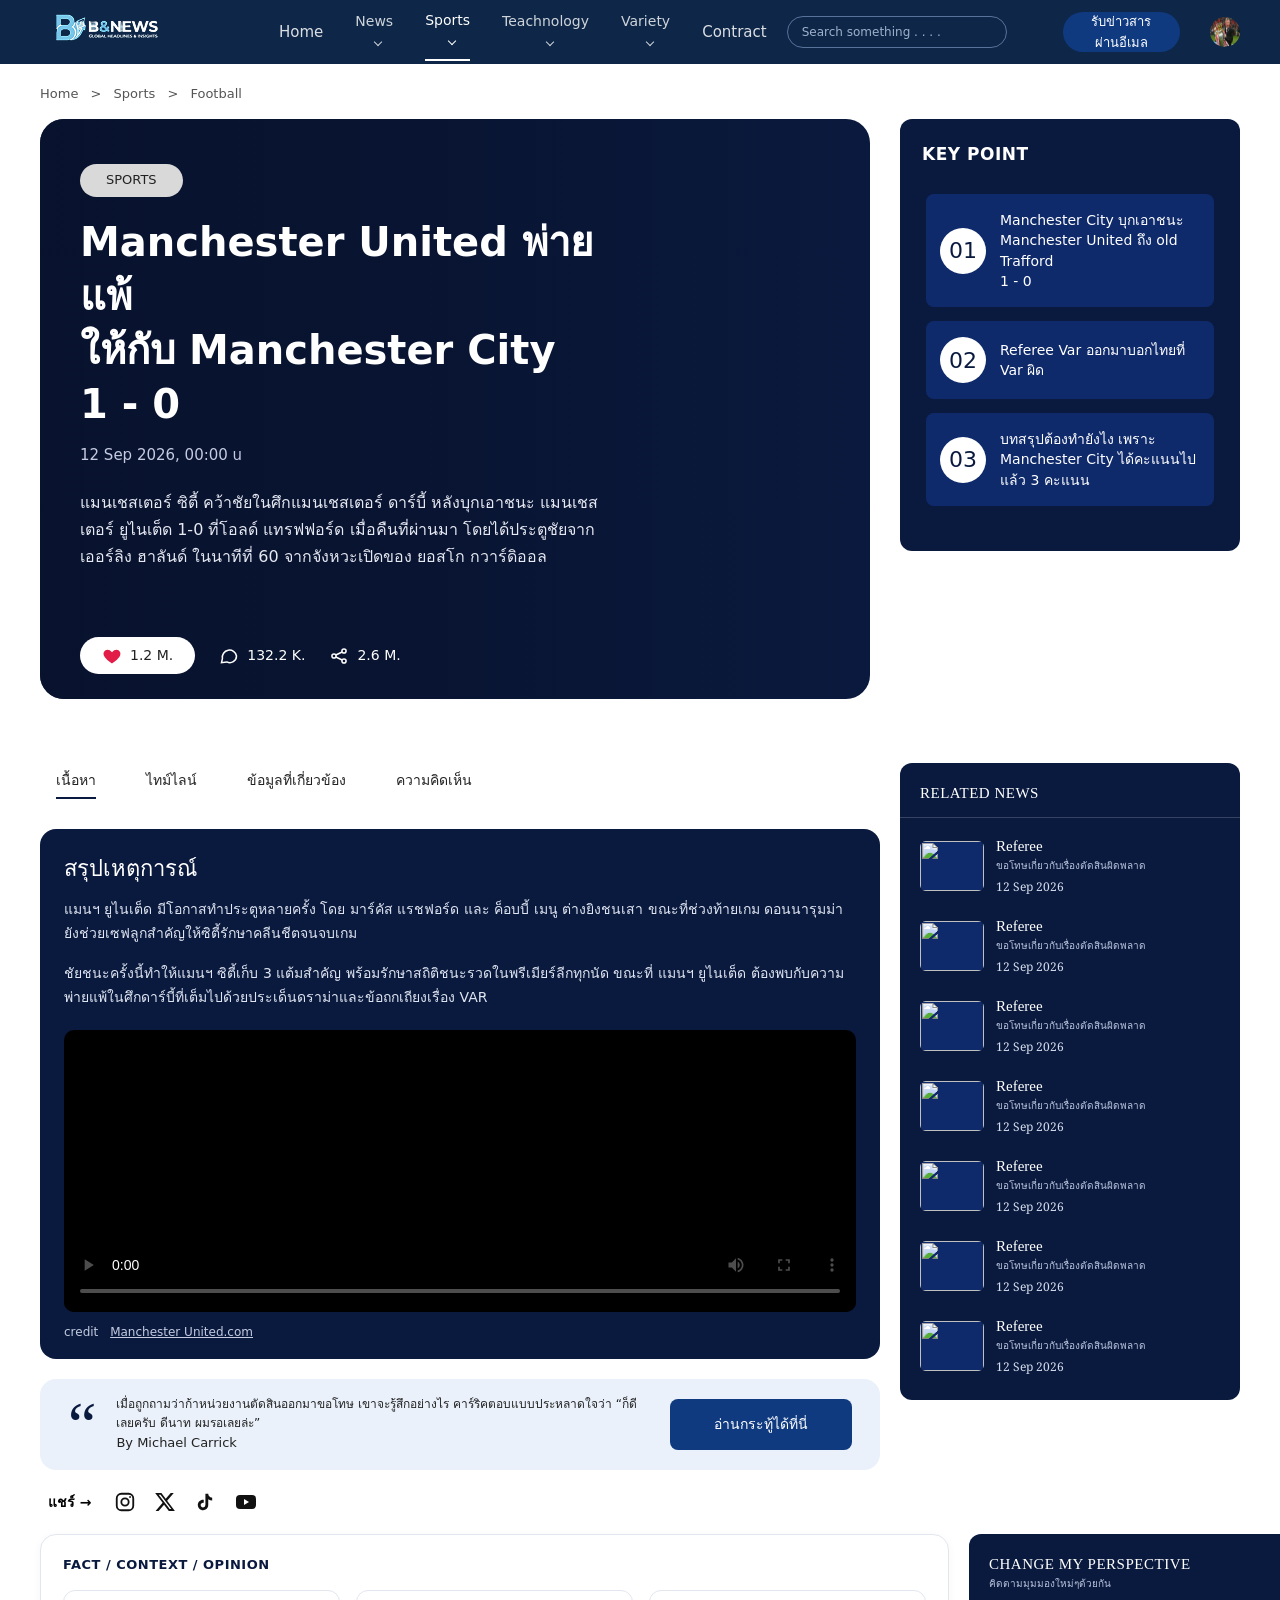
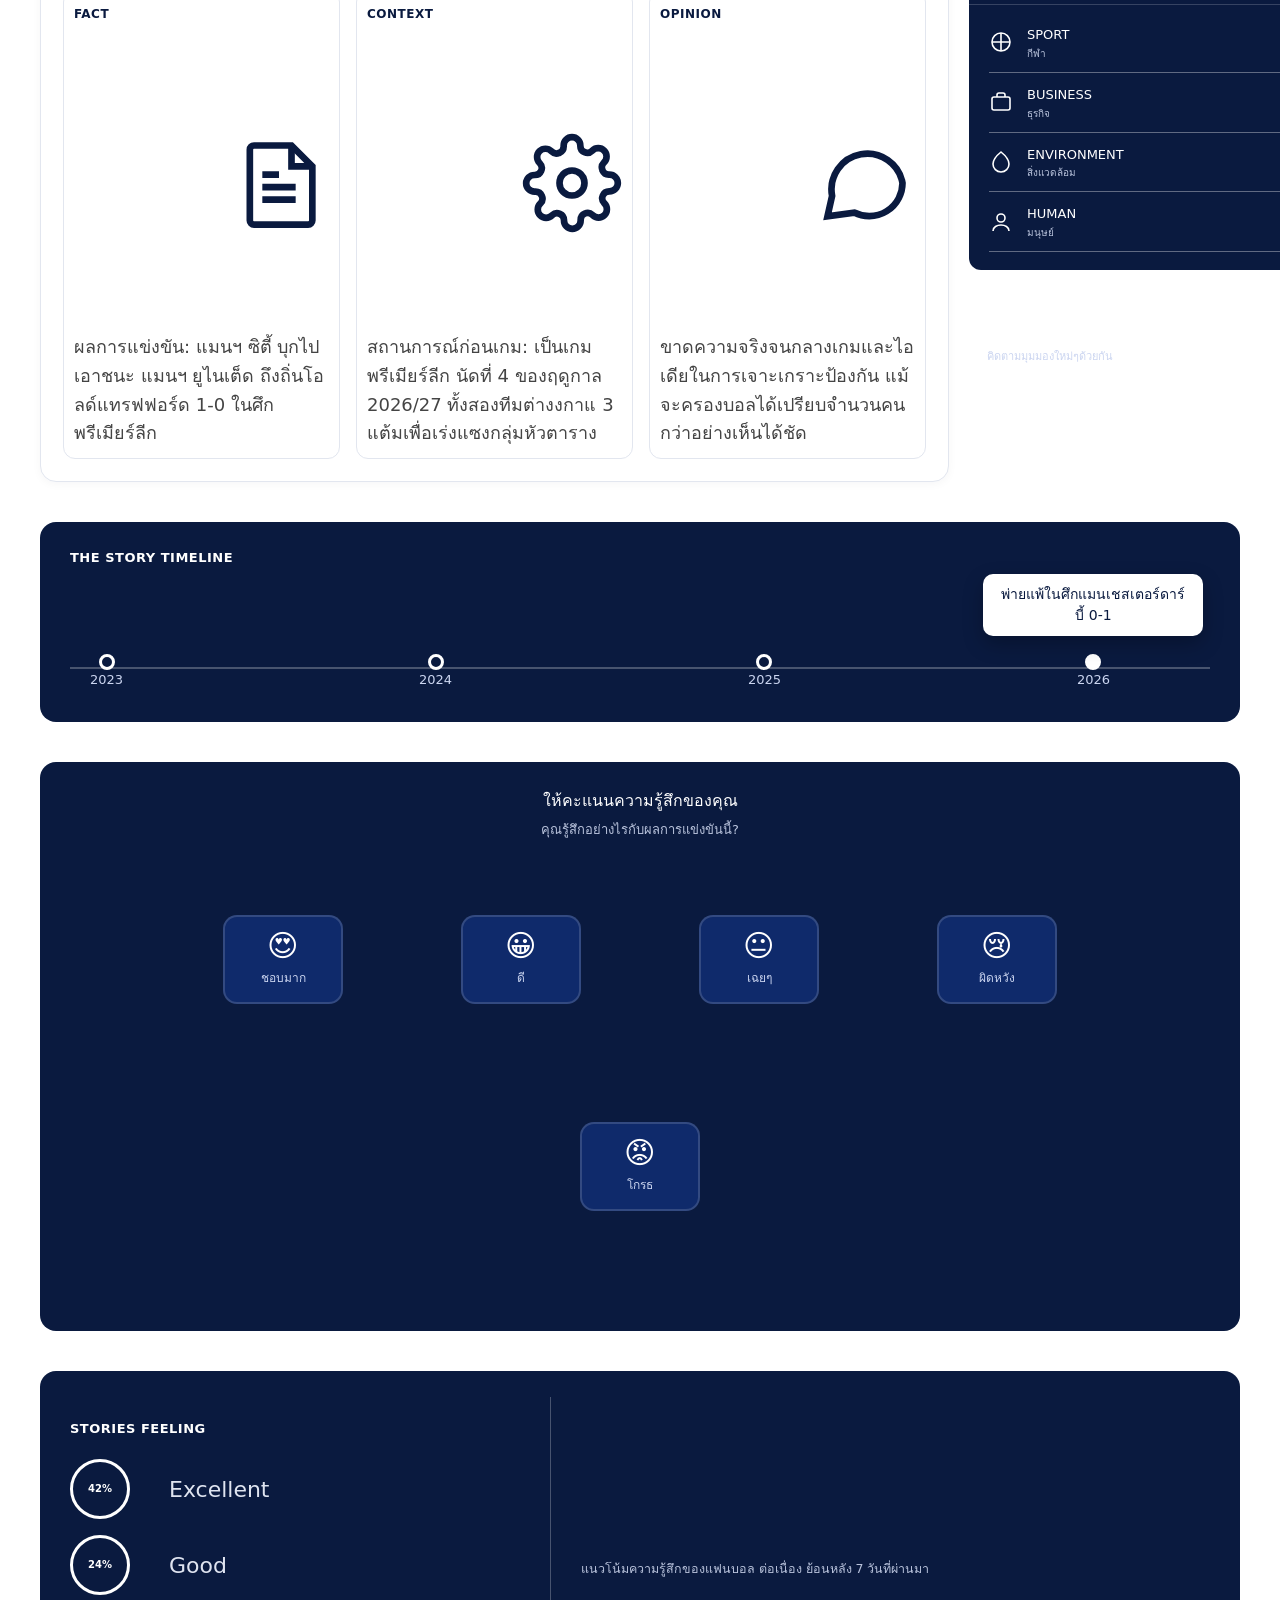
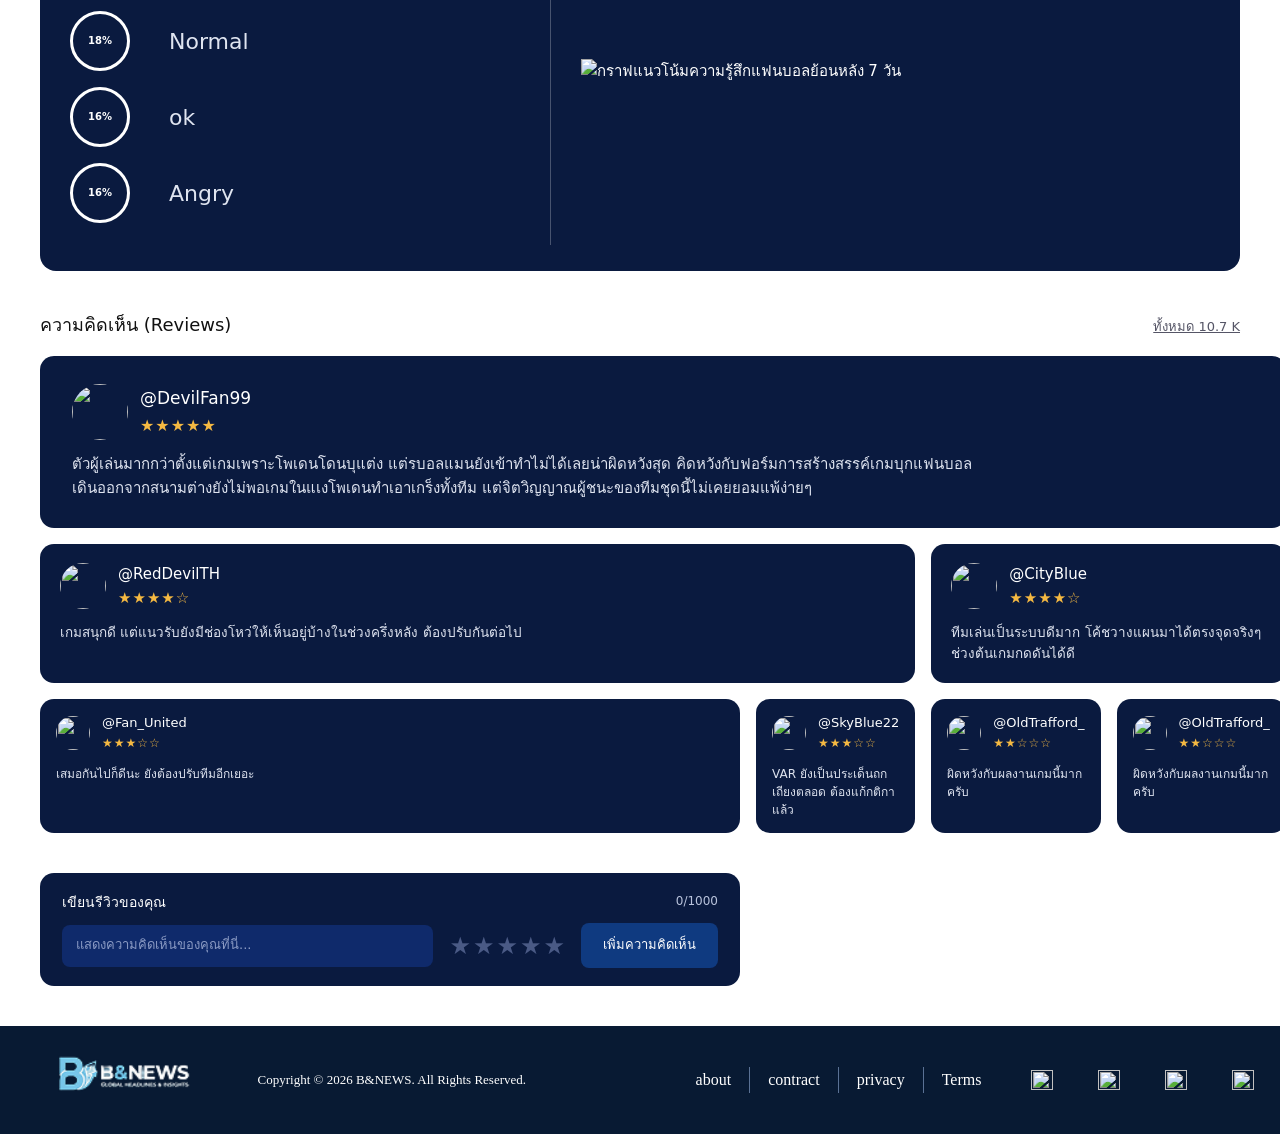
==== commit 9c061f5c: "second edit" ====
--- a/football.html
+++ b/football.html
@@ -67,9 +67,43 @@
 
     <input class="search" type="search" placeholder="Search something . . . ." aria-label="ค้นหา">
     <img class="bell" src="https://img.icons8.com/?size=100&id=84025&format=png&color=FFFFFF" alt="">
+    <!-- ปุ่มเปิด -->
+<button type="button" class="open-subscribe-btn" id="openSubscribe">รับข่าวสารผ่านอีเมล</button>
+
+<!-- ลอย -->
+<div class="subscribe-overlay" id="subscribeOverlay">
+  <div class="subscribe-box">
+    <button type="button" class="subscribe-close" id="closeSubscribe" aria-label="ปิด">&times;</button>
+    <img src="image/image 62.png" alt="" class="send-mail">
+    <h2 class="subscribe-title">รับข่าวสารผ่านอีเมล</h2>
+    <p class="subscribe-sub">สมัครรับข่าวสารล่าสุดที่คุณสนใจ ส่งตรงถึงอีเมลของคุณ</p>
+
+    <form class="subscribe-form">
+      <div class="field">
+        <label for="sub-email">อีเมล</label>
+        <input type="email" id="sub-email" placeholder="you@example.com" required>
+      </div>
+
+      <div class="field">
+        <label for="sub-topic">หัวข้อข่าวที่สนใจ</label>
+        <select id="sub-topic" required> 
+          <option value=""disable>เลือกหัวข้อข่าว</option>
+          <option value="sports">กีฬา</option>
+          <option value="news">ข่าวด่วน</option>
+          <option value="technology">เทคโนโลยี</option>
+          <option value="variety">ไลฟ์สไตล์</option>
+          <option value="business">ธุรกิจ</option>
+        </select>
+      </div>
+
+      <button type="submit" class="subscribe-btn">ส่งข้อมูล</button>
+    </form>
+  </div>
+</div>
     <img class="log"src="image/siralex.webp" alt="" >
     <label class="burger"></label>
   </div>
+  
 </header>
 
   
@@ -86,7 +120,7 @@
 
     <section class="top">
 
-      <!-- main news  -->
+      
       <article class="bcard" style="background-image: url(https://i2-prod.manchestereveningnews.co.uk/article33756686.ece/ALTERNATES/s1200f/0_GettyImages-2266204165.jpg);">
         <div class="bcard-content">
           <span class="tag">SPORTS</span>
@@ -190,7 +224,7 @@
         </p>
         <p class="quote__by">By Michael Carrick</p>
       </div>
-      <a class="btn" href="#">อ่านกระทู้ได้ที่นี่</a>
+      <a class="btn" href="kratoo.html">อ่านกระทู้ได้ที่นี่</a>
     </aside>
 
     <div class="share">
--- a/style/football.css
+++ b/style/football.css
@@ -1308,4 +1308,159 @@
 .foot__soc img {
   width: 22px;
   height: 20px;
+}
+
+/* ส่วนเสริม ของ send email  */
+.open-subscribe-btn {
+  height: 40px;
+  padding: 0 24px;
+  border: none;
+  border-radius: 50px;
+  background: #0f3a80;
+  color: #fff;
+  font-size: 13px;
+  cursor: pointer;
+  transition: background .15s;
+}
+
+.open-subscribe-btn:hover {
+  background: #14509e;
+}
+
+/* ปิดก่อน  */
+.subscribe-overlay {
+  position: fixed;
+  inset: 0;
+  z-index: 100;
+  display: flex;
+  align-items: center;
+  justify-content: center;
+  padding: 20px;
+  background: rgba(5, 13, 30, .6);
+  backdrop-filter: blur(4px);
+  width: 100%;
+  opacity: 0;
+  visibility: hidden;
+  transition: opacity .2s;
+}
+.sub-topic{
+  font-size:20px
+
+}
+.subscribe-overlay.active {
+  opacity: 1;
+  visibility: visible;
+}
+
+.subscribe-box {
+  position: relative;
+  width: 100%;
+  max-width: 400px;
+  padding: 34px 30px 28px;
+  border-radius: 20px;
+
+  background: rgba(14, 39, 72, .55);
+  backdrop-filter: blur(16px);
+  border: 1px solid rgba(255,255,255,.15);
+  box-shadow: 0 20px 60px rgba(0,0,0,.4);
+  color: #fff;
+
+  transform: translateY(16px);
+  transition: transform .2s;
+}
+
+.subscribe-overlay.active .subscribe-box {
+  transform: translateY(0);
+}
+
+.subscribe-close {
+  position: absolute;
+  top: 14px;
+  right: 16px;
+  border: none;
+  background: none;
+  color: #fff;
+  font-size: 22px;
+  line-height: 1;
+  cursor: pointer;
+  opacity: .7;
+}
+
+.subscribe-close:hover { opacity: 1; }
+
+.subscribe-title {
+  margin: 0 0 6px;
+  font-size: 20px;
+  font-weight: 600;
+  text-align: center;
+}
+
+.subscribe-sub {
+  margin: 0 0 24px;
+  font-size: 13px;
+  color: #c5cbe0;
+  text-align: center;
+}
+
+.subscribe-form {
+  display: flex;
+  flex-direction: column;
+  gap: 16px;
+}
+
+.subscribe-form .field {
+  display: flex;
+  flex-direction: column;
+  gap: 6px;
+}
+
+.subscribe-form label {
+  font-size: 13px;
+  color: #dfe4f0;
+}
+
+.subscribe-form input,
+.subscribe-form select {
+  height: 42px;
+  padding: 0 14px;
+  border-radius: 10px;
+  border: 1px solid rgba(255,255,255,.25);
+  background: rgba(255,255,255,.08);
+  color: white;
+  font: inherit;
+  font-size: 14px;
+  
+}
+
+.subscribe-form select {
+  cursor: pointer;
+  
+  
+}
+.subscribe-form input::placeholder {
+  color: #93a2c5;
+}
+
+.subscribe-form input:focus,
+.subscribe-form select:focus {
+  outline: none;
+  /* border-color: #fff; */
+  background: rgba(255,255,255,.14);
+}
+
+.subscribe-btn {
+  margin-top: 6px;
+  height: 46px;
+  border: none;
+  border-radius: 50px;
+  background: #fff;
+  color: #0a1a3f;
+  font-size: 14px;
+  font-weight: 600;
+  cursor: pointer;
+  
+}
+
+.subscribe-btn:hover {
+  background: #e6e9f2;
 }
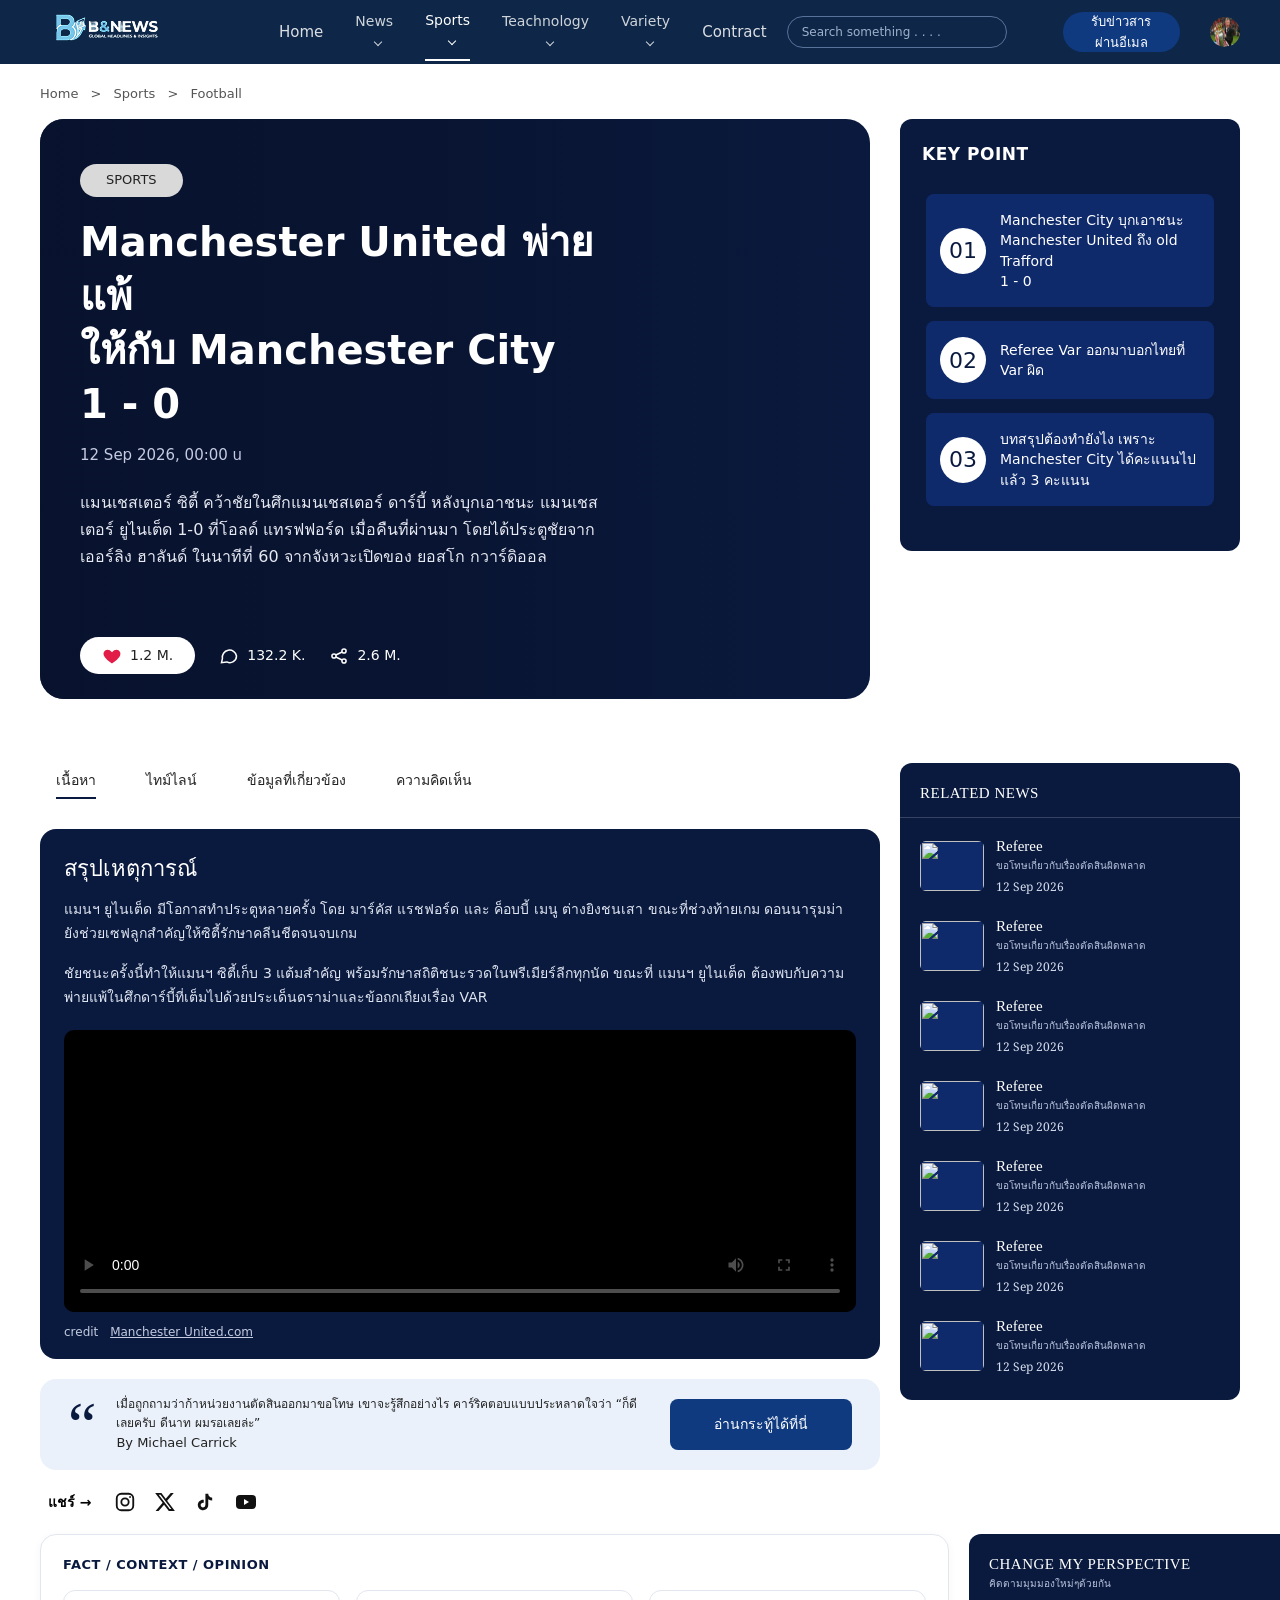
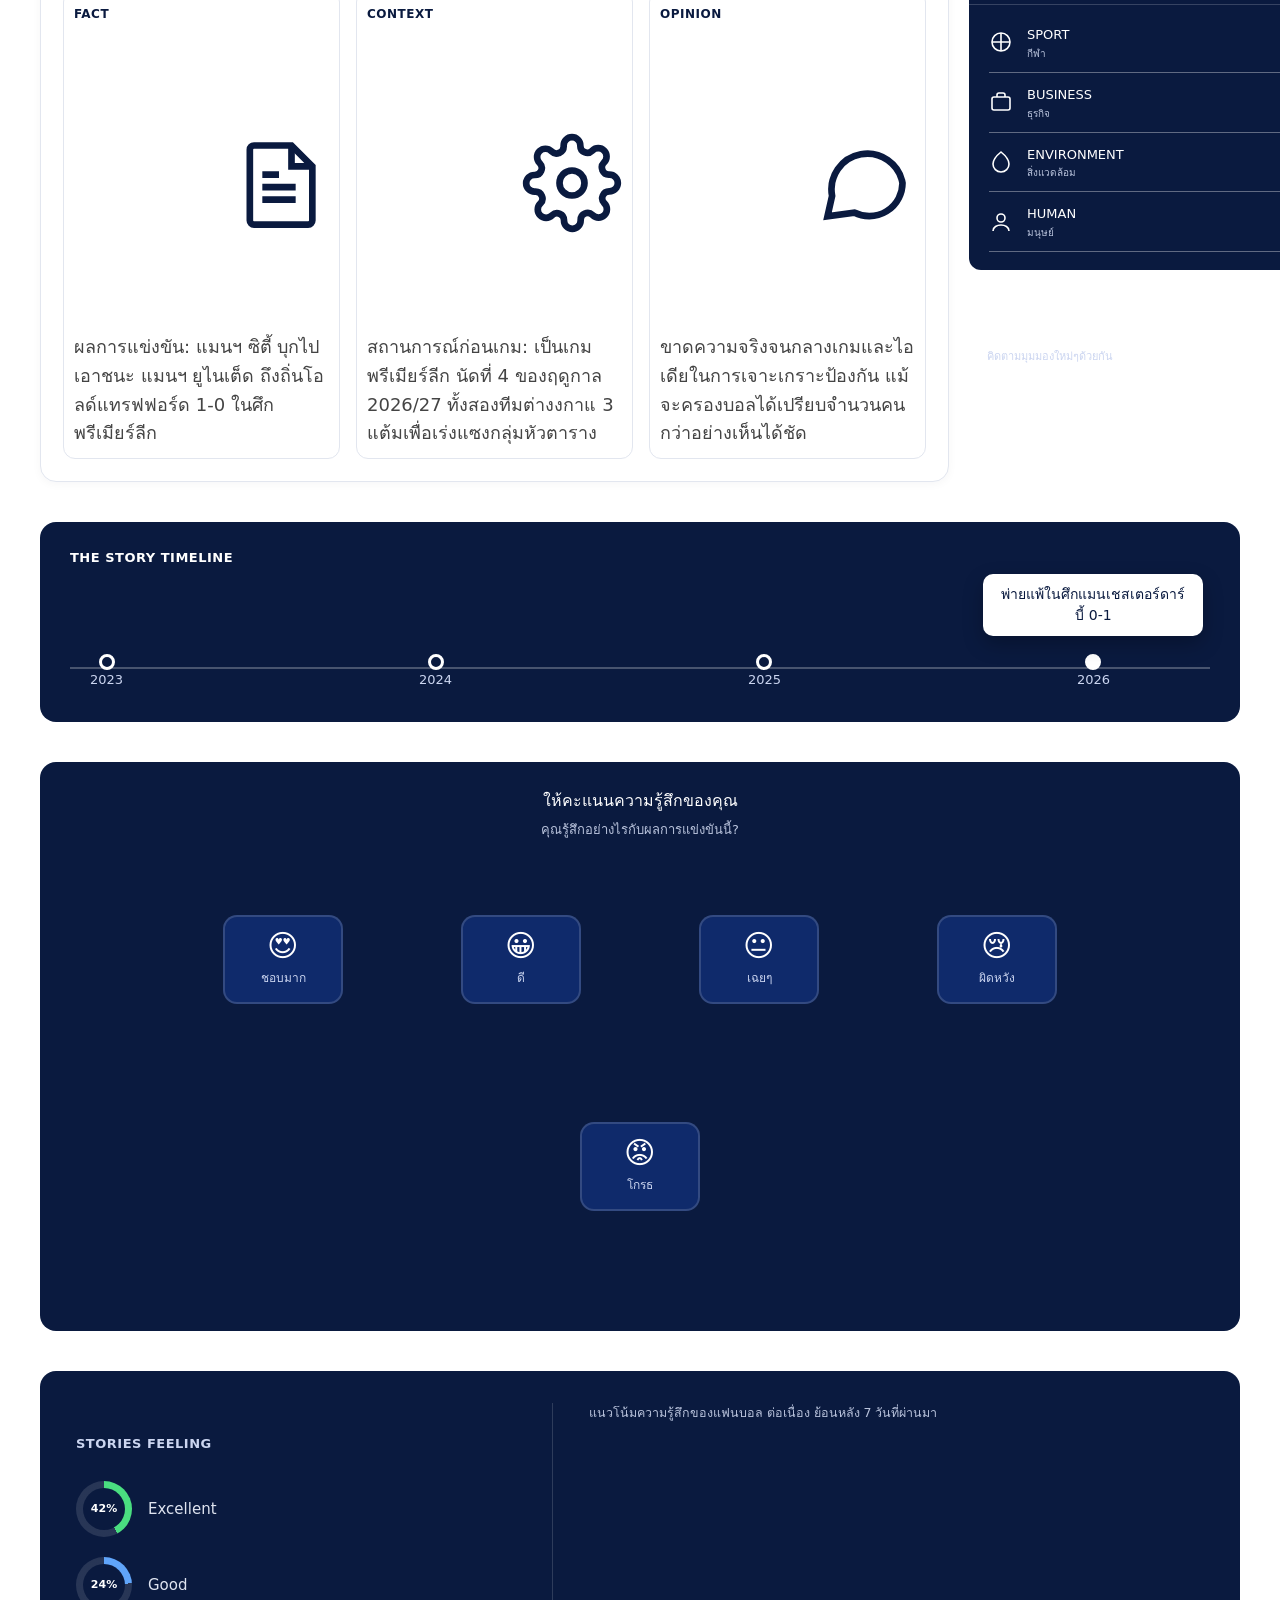
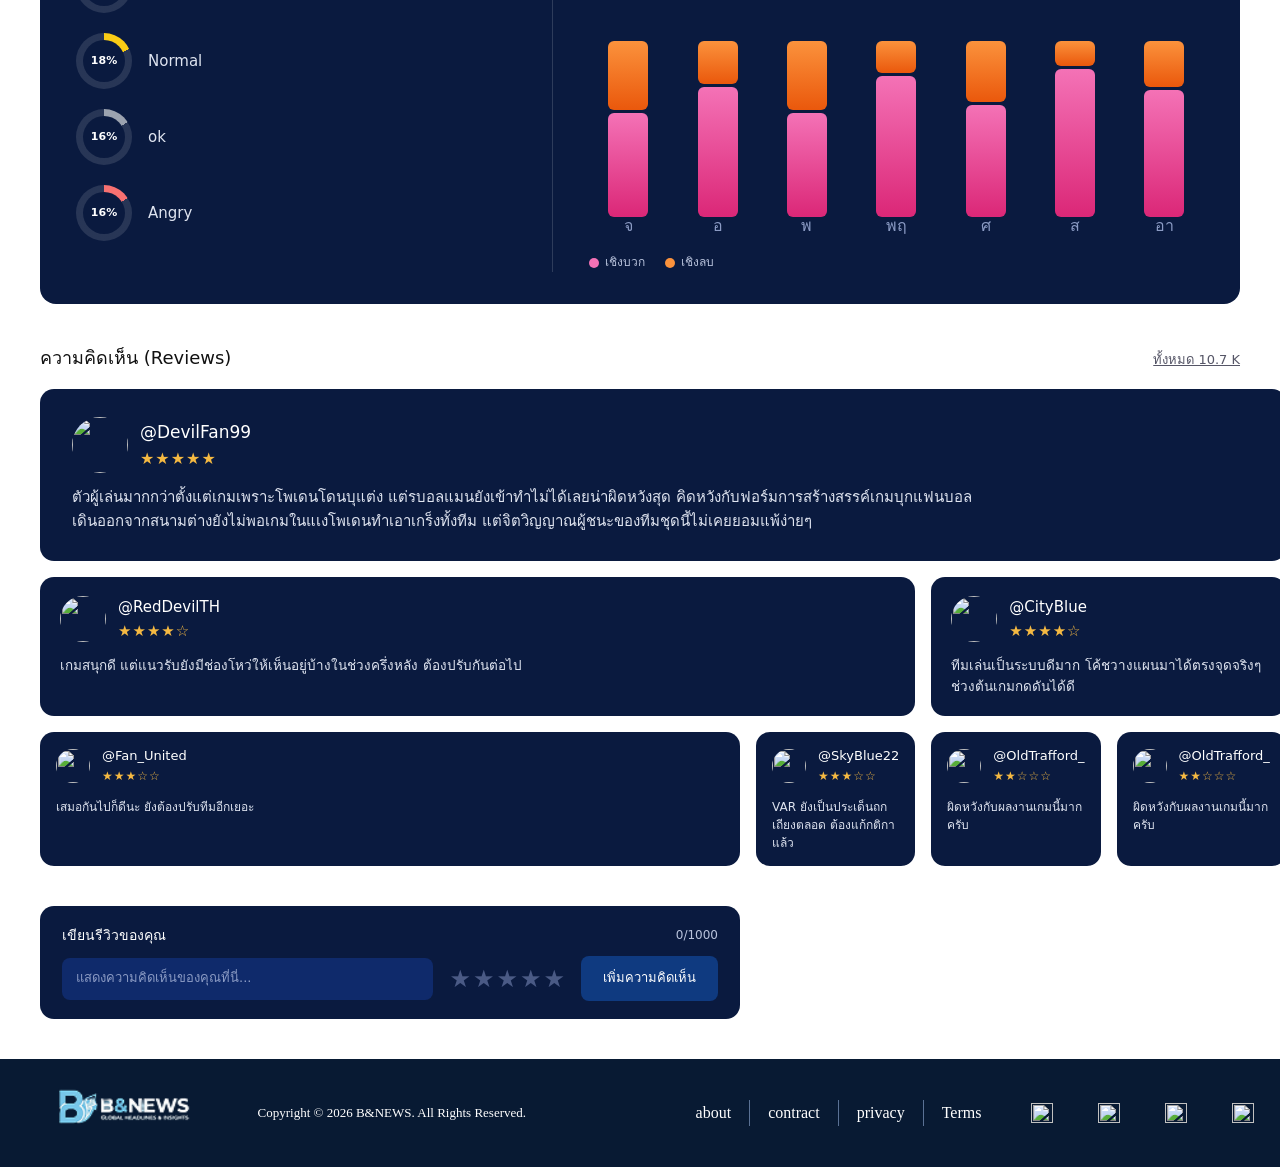
==== commit cd835289: "add graph" ====
--- a/football.html
+++ b/football.html
@@ -263,7 +263,7 @@
       <ul class="news-list">
         <li>
           <a class="news-item" href="#">
-            <img src="images/related-1.jpg" alt="">
+            <img src="https://upload.wikimedia.org/wikipedia/commons/a/a5/Michael_Oliver_France_v_Norway_26_June_26-035.jpg?utm_source=en.wikipedia.org&utm_campaign=index&utm_content=original" alt="">
             <div>
               <h3 class="serif">Referee</h3>
               <p>ขอโทษเกี่ยวกับเรื่องตัดสินผิดพลาด</p>
@@ -273,7 +273,7 @@
         </li>
         <li>
           <a class="news-item" href="#">
-            <img src="images/related-1.jpg" alt="">
+            <img src="https://assets.brandinside.asia/uploads/2020/12/40126461411-a6e49a61f2-k.jpg" alt="">
             <div>
               <h3 class="serif">Referee</h3>
               <p>ขอโทษเกี่ยวกับเรื่องตัดสินผิดพลาด</p>
@@ -283,7 +283,7 @@
         </li>
         <li>
           <a class="news-item" href="#">
-            <img src="images/related-1.jpg" alt="">
+            <img src="https://i.guim.co.uk/img/static/sys-images/Guardian/About/General/2010/10/29/1288345106087/variety-magazine-006.jpg?width=465&dpr=1&s=none&crop=none" alt="">
             <div>
               <h3 class="serif">Referee</h3>
               <p>ขอโทษเกี่ยวกับเรื่องตัดสินผิดพลาด</p>
@@ -293,7 +293,7 @@
         </li>
         <li>
           <a class="news-item" href="#">
-            <img src="images/related-1.jpg" alt="">
+            <img src="https://yt3.ggpht.com/YQASnzrJyWbCzX_MMV-CB988nSBqT8xN-Aj3KSEuFW1aY09-98HUVfpeiq1ZQPdrXWnK14oj7sTfKA=s1024-nd-v1" alt="">
             <div>
               <h3 class="serif">Referee</h3>
               <p>ขอโทษเกี่ยวกับเรื่องตัดสินผิดพลาด</p>
@@ -303,7 +303,7 @@
         </li>
         <li>
           <a class="news-item" href="#">
-            <img src="images/related-1.jpg" alt="">
+            <img src="https://www.aljazeera.com/wp-content/uploads/2026/09/afp_6ab7f6461f3f-1790441030.jpg?resize=770%2C513&quality=80" alt="">
             <div>
               <h3 class="serif">Referee</h3>
               <p>ขอโทษเกี่ยวกับเรื่องตัดสินผิดพลาด</p>
@@ -313,7 +313,7 @@
         </li>
         <li>
           <a class="news-item" href="#">
-            <img src="images/related-1.jpg" alt="">
+            <img src="https://play-lh.googleusercontent.com/tM0fFGCJhttSgtIXWRpFSgcoiBa48PCI_RxkJqX8jLRKdI2a8GC_kdXQe-sx8ZpAw7t12hd6GwiNIwlF3YEwRg" alt="">
             <div>
               <h3 class="serif">Referee</h3>
               <p>ขอโทษเกี่ยวกับเรื่องตัดสินผิดพลาด</p>
@@ -323,7 +323,7 @@
         </li>
         <li>
           <a class="news-item" href="#">
-            <img src="images/related-1.jpg" alt="">
+            <img src="https://img.pptvhd36.com/thumbor/2024/05/28/news-d8c802e.jpg" alt="">
             <div>
               <h3 class="serif">Referee</h3>
               <p>ขอโทษเกี่ยวกับเรื่องตัดสินผิดพลาด</p>
@@ -508,23 +508,33 @@
 
     <ul class="sf-stats">
       <li class="sf-stat">
-        <span class="sf-circle" style="--pct:42"><span class="sf-pct">42%</span></span>
+        <span class="sf-circle" style="--pct:42; --color:#4ade80;">
+          <span class="sf-circle-inner"><span class="sf-pct">42%</span></span>
+        </span>
         <span class="sf-label">Excellent</span>
       </li>
       <li class="sf-stat">
-        <span class="sf-circle" style="--pct:24"><span class="sf-pct">24%</span></span>
+        <span class="sf-circle" style="--pct:24; --color:#60a5fa;">
+          <span class="sf-circle-inner"><span class="sf-pct">24%</span></span>
+        </span>
         <span class="sf-label">Good</span>
       </li>
       <li class="sf-stat">
-        <span class="sf-circle" style="--pct:18"><span class="sf-pct">18%</span></span>
+        <span class="sf-circle" style="--pct:18; --color:#facc15;">
+          <span class="sf-circle-inner"><span class="sf-pct">18%</span></span>
+        </span>
         <span class="sf-label">Normal</span>
       </li>
       <li class="sf-stat">
-        <span class="sf-circle" style="--pct:16"><span class="sf-pct">16%</span></span>
+        <span class="sf-circle" style="--pct:16; --color:#9ca3af;">
+          <span class="sf-circle-inner"><span class="sf-pct">16%</span></span>
+        </span>
         <span class="sf-label">ok</span>
       </li>
       <li class="sf-stat">
-        <span class="sf-circle" style="--pct:16"><span class="sf-pct">16%</span></span>
+        <span class="sf-circle" style="--pct:16; --color:#f87171;">
+          <span class="sf-circle-inner"><span class="sf-pct">16%</span></span>
+        </span>
         <span class="sf-label">Angry</span>
       </li>
     </ul>
@@ -534,10 +544,52 @@
 
   <div class="sf-right">
     <p class="sf-chart-caption">แนวโน้มความรู้สึกของแฟนบอล ต่อเนื่อง ย้อนหลัง 7 วันที่ผ่านมา</p>
-    <img
-      class="sf-chart-img"
-      src="https://quickchart.io/chart?bkg=transparent&c={type:'line',data:{labels:['1','2','3','4','5','6','7'],datasets:[{data:[3,7,2,8,4,9,6],borderColor:'%23e94e77',fill:false,pointRadius:0},{data:[5,2,6,3,7,4,8],borderColor:'%23f2a444',fill:false,pointRadius:0}]},options:{legend:{display:false},scales:{xAxes:[{display:false}],yAxes:[{display:false}]}}}"
-      alt="กราฟแนวโน้มความรู้สึกแฟนบอลย้อนหลัง 7 วัน">
+    <div class="sf-chart-wrap">
+      <canvas id="feelingChart"></canvas>
+    </div>
+    <div class="sf-chart-wrap">
+  <div class="css-chart">
+    <div class="css-chart-bar">
+      <span class="bar-seg bar-pos" style="--val:30"></span>
+      <span class="bar-seg bar-neg" style="--val:20"></span>
+      <label>จ</label>
+    </div>
+    <div class="css-chart-bar">
+      <span class="bar-seg bar-pos" style="--val:45"></span>
+      <span class="bar-seg bar-neg" style="--val:15"></span>
+      <label>อ</label>
+    </div>
+    <div class="css-chart-bar">
+      <span class="bar-seg bar-pos" style="--val:38"></span>
+      <span class="bar-seg bar-neg" style="--val:25"></span>
+      <label>พ</label>
+    </div>
+    <div class="css-chart-bar">
+      <span class="bar-seg bar-pos" style="--val:52"></span>
+      <span class="bar-seg bar-neg" style="--val:12"></span>
+      <label>พฤ</label>
+    </div>
+    <div class="css-chart-bar">
+      <span class="bar-seg bar-pos" style="--val:40"></span>
+      <span class="bar-seg bar-neg" style="--val:22"></span>
+      <label>ศ</label>
+    </div>
+    <div class="css-chart-bar">
+      <span class="bar-seg bar-pos" style="--val:58"></span>
+      <span class="bar-seg bar-neg" style="--val:10"></span>
+      <label>ส</label>
+    </div>
+    <div class="css-chart-bar">
+      <span class="bar-seg bar-pos" style="--val:50"></span>
+      <span class="bar-seg bar-neg" style="--val:18"></span>
+      <label>อา</label>
+    </div>
+  </div>
+</div>
+    <div class="sf-legend">
+      <span class="sf-legend-item"><i style="background:#f472b6;"></i>เชิงบวก</span>
+      <span class="sf-legend-item"><i style="background:#fb923c;"></i>เชิงลบ</span>
+    </div>
   </div>
 </section>
 <section class="reviews-section">
@@ -689,6 +741,7 @@
     </div>
   </div>
 </footer>
+
 <script src="js/index.js"></script>
 </body>
 </html>
--- a/style/football.css
+++ b/style/football.css
@@ -959,26 +959,26 @@
   background: #0a1a3f;
   color: #fff;
   border-radius: 16px;
-  padding: 26px 30px;
+  padding: 32px 36px;
   display: grid;
   grid-template-columns: 1fr auto 1.4fr;
-  gap: 30px;
+  gap: 36px;
   align-items: center;
   margin: 40px;
-  height: 500px;
 }
 
 .sf-title {
   font-size: 13px;
   font-weight: 700;
   letter-spacing: .5px;
-  margin: 0 0 20px;
+  margin: 0 0 26px;
+  color: #cbd5f0;
 }
 
 .sf-stats {
   display: flex;
   flex-direction: column;
-  gap: 16px;
+  gap: 20px;
   list-style: none;
   margin: 0;
   padding: 0;
@@ -987,35 +987,52 @@
 .sf-stat {
   display: flex;
   align-items: center;
-  gap: 14px;
-}
-
+  gap: 16px;
+}
+
+/* วงแหวน progress จริง ด้วย conic-gradient ตาม --pct */
 .sf-circle {
   flex-shrink: 0;
-  width: 60px;
-  height: 60px;
+  width: 56px;
+  height: 56px;
   border-radius: 50%;
-  border: 3px solid #fff;
+  background: conic-gradient(var(--color) calc(var(--pct) * 1%), rgba(255,255,255,.12) 0);
   display: flex;
   align-items: center;
   justify-content: center;
+  transition: transform .2s ease;
+}
+
+.sf-stat:hover .sf-circle {
+  transform: scale(1.08);
+}
+
+.sf-circle-inner {
+  width: 42px;
+  height: 42px;
+  border-radius: 50%;
+  background: #0a1a3f;
+  display: flex;
+  align-items: center;
+  justify-content: center;
 }
 
 .sf-pct {
-  font-size: 10px;
-  font-weight: 600;
+  font-size: 11px;
+  font-weight: 700;
+  color: #fff;
 }
 
 .sf-label {
-  font-size: 22px;
-  margin-left: 25px;
+  font-size: 15px;
+  font-weight: 500;
   color: #dfe4f0;
 }
 
 .sf-divider {
   width: 1px;
   align-self: stretch;
-  background: rgba(255,255,255,.25);
+  background: rgba(255,255,255,.15);
 }
 
 .sf-right {
@@ -1023,18 +1040,92 @@
 }
 
 .sf-chart-caption {
-  margin: 0 0 12px;
+  margin: 0 0 18px;
   font-size: 12.5px;
   color: #b9c3dc;
-  margin-bottom: 80px;
-}
-
-.sf-chart-img {
+}
+
+.sf-chart-wrap {
+  position: relative;
   width: 100%;
-  height: auto;
-  max-height: 180px;
-  display: block;
-}
+  height: 200px;
+}
+
+.sf-legend {
+  display: flex;
+  gap: 20px;
+  margin-top: 12px;
+}
+
+.sf-legend-item {
+  display: flex;
+  align-items: center;
+  gap: 6px;
+  font-size: 12px;
+  color: #b9c3dc;
+}
+
+.sf-legend-item i {
+  width: 10px;
+  height: 10px;
+  border-radius: 50%;
+  display: inline-block;
+}
+.sf-chart-wrap {
+  width: 100%;
+  height: 200px;
+}
+
+.css-chart {
+  display: flex;
+  align-items: flex-end;
+  justify-content: space-between;
+  gap: 10px;
+  height: 100%;
+  padding-bottom: 24px; 
+  position: relative;
+}
+
+.css-chart-bar {
+  flex: 1;
+  height: 100%;
+  display: flex;
+  flex-direction: column-reverse;
+  align-items: center;
+  gap: 3px;
+  position: relative;
+}
+
+.bar-seg {
+  width: 100%;
+  max-width: 40px;
+  border-radius: 6px;
+  height: calc(var(--val) * 15%);
+  transition: transform .2s ease, filter .2s ease;
+}
+
+.bar-pos {
+  background: linear-gradient(180deg, #f472b6, #db2777);
+}
+
+.bar-neg {
+  background: linear-gradient(180deg, #fb923c, #ea580c);
+}
+
+.css-chart-bar:hover .bar-seg {
+  transform: scaleX(1.15);
+  filter: brightness(1.15);
+}
+
+.css-chart-bar label {
+  position: absolute;
+  bottom: -22px;
+  font-size: 16px;
+  color: #8b9bc4;
+  margin-top: 4px;
+}
+
+
 
 /* new-section  */
 .reviews-section {
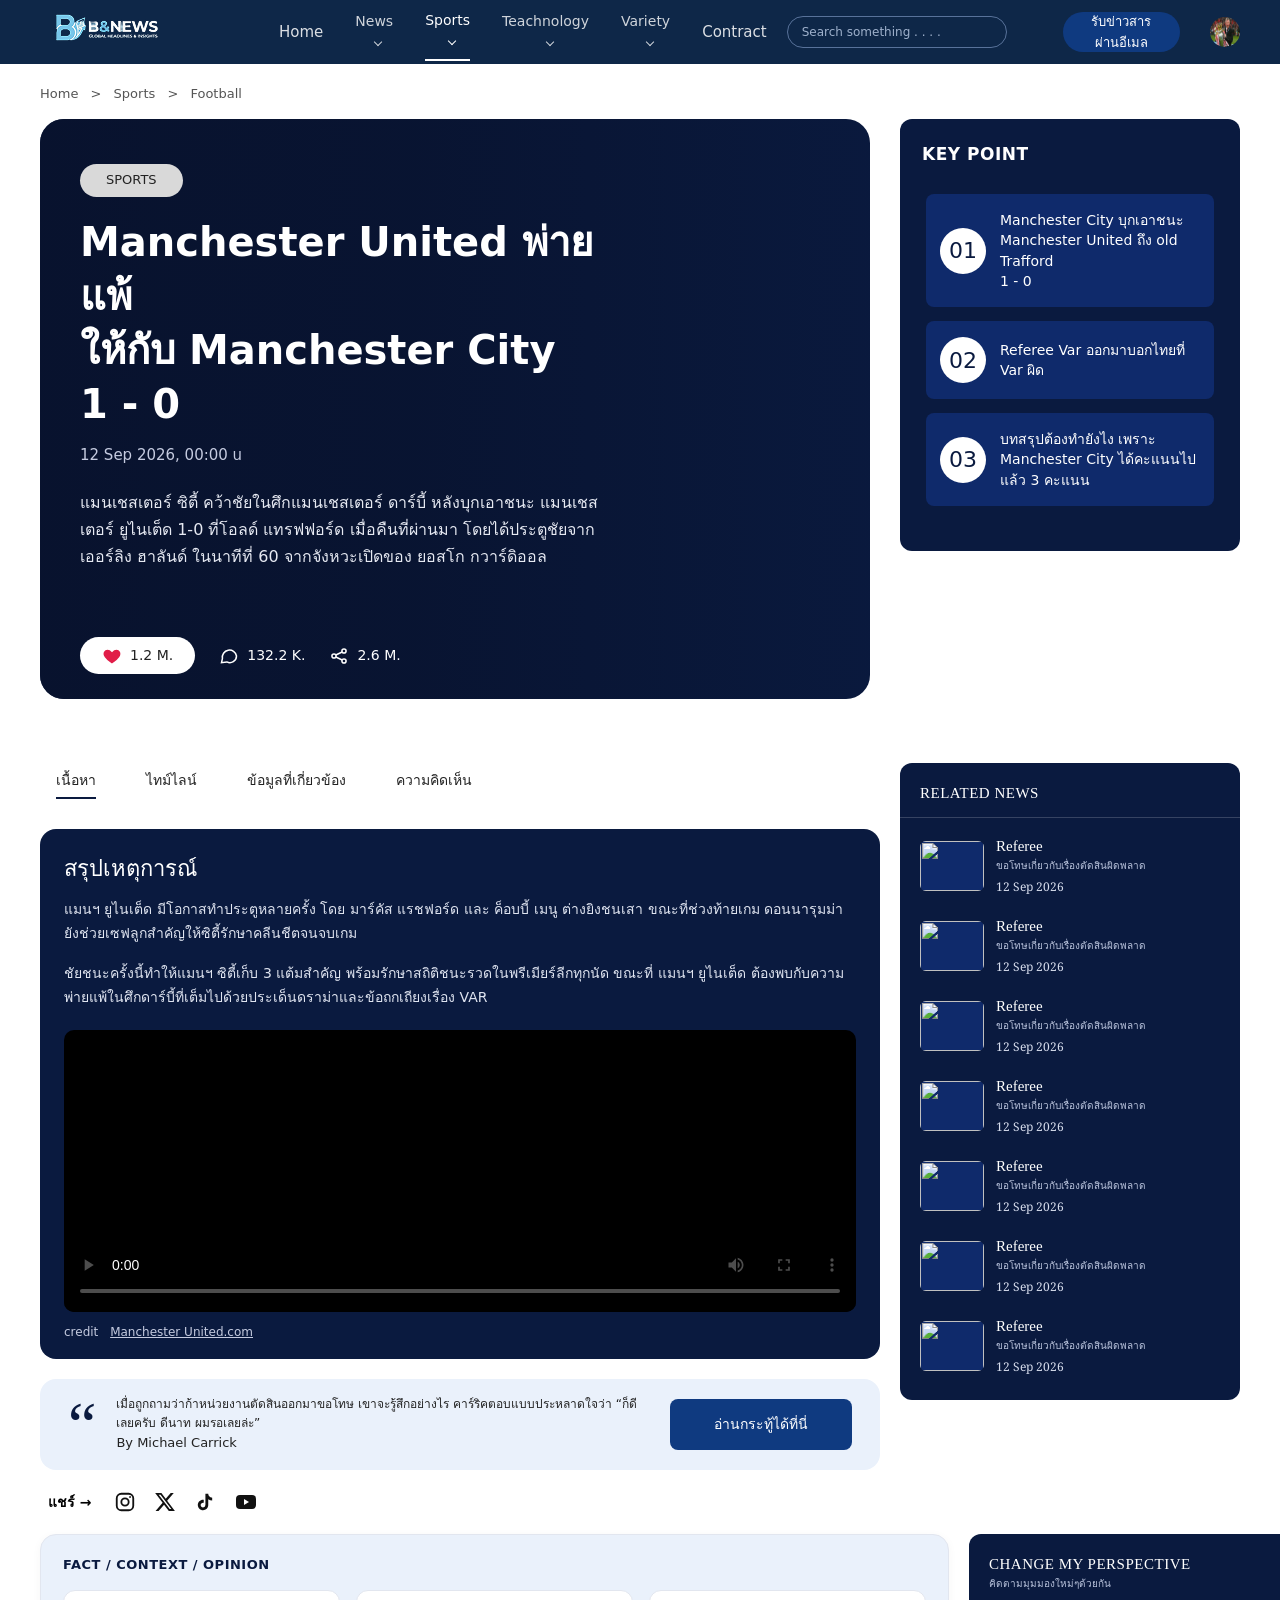
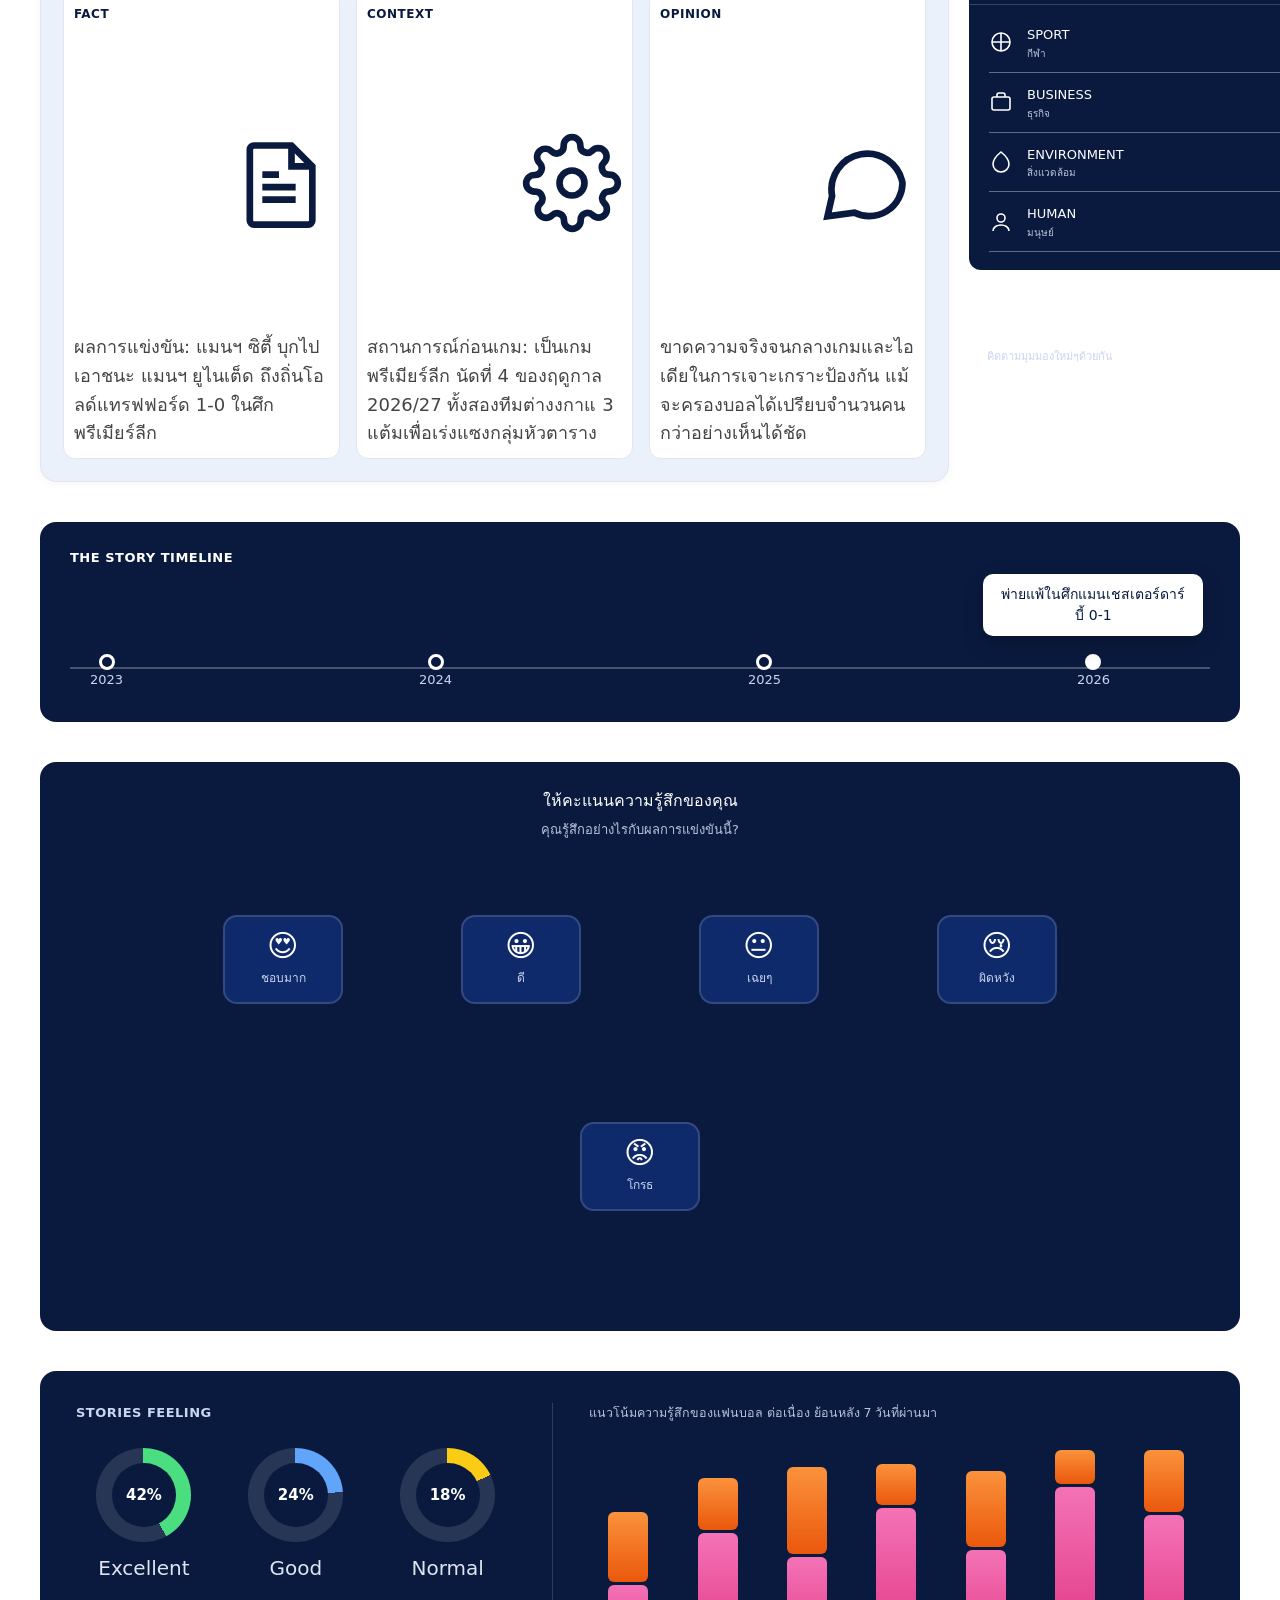
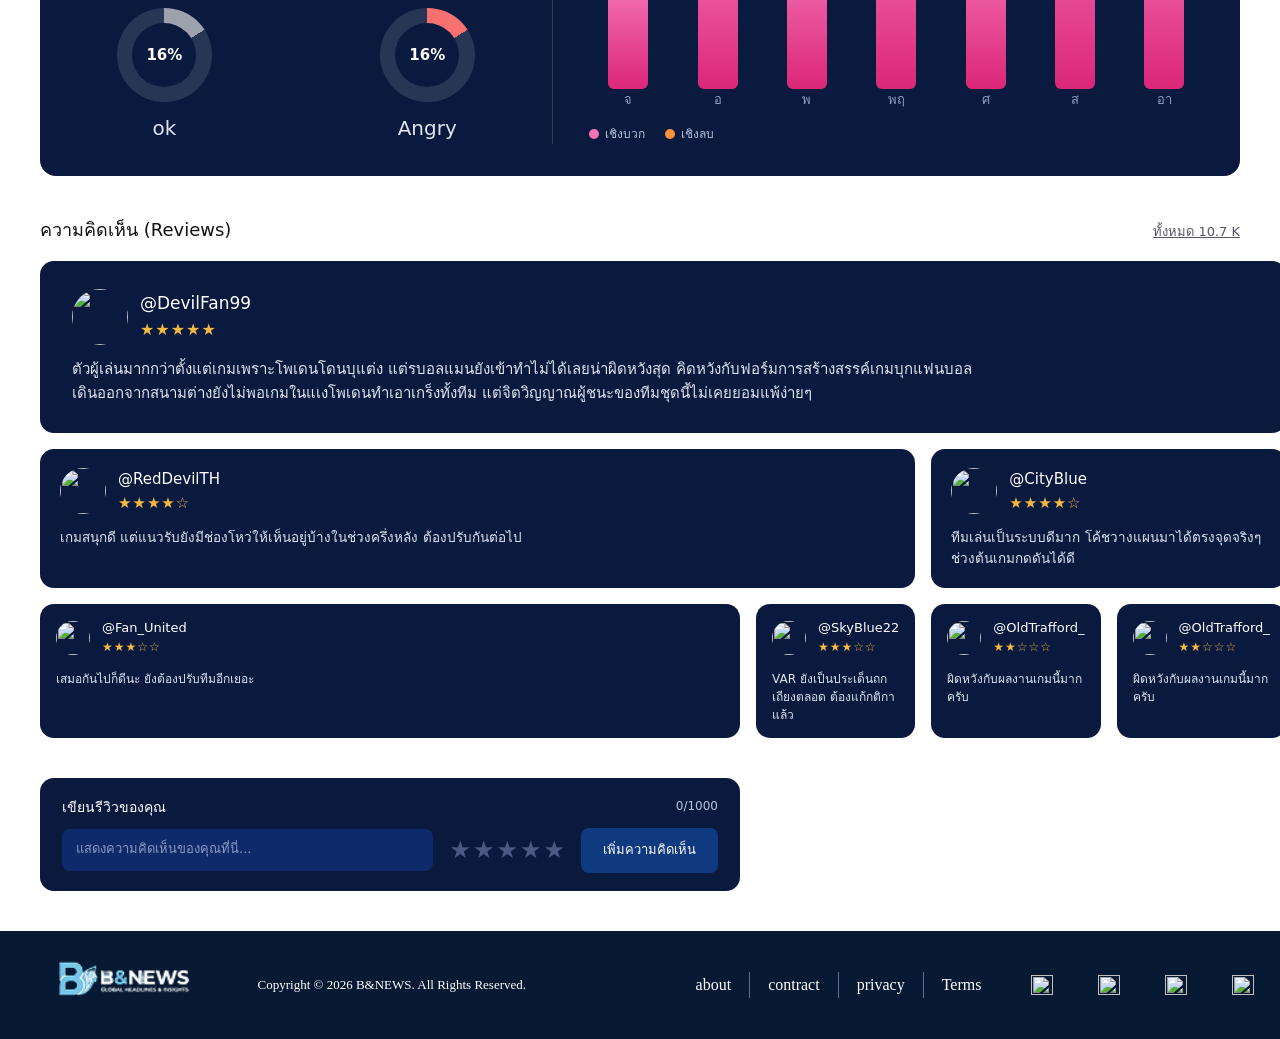
==== commit 50e2e25a: "edit again" ====
--- a/football.html
+++ b/football.html
@@ -544,48 +544,47 @@
 
   <div class="sf-right">
     <p class="sf-chart-caption">แนวโน้มความรู้สึกของแฟนบอล ต่อเนื่อง ย้อนหลัง 7 วันที่ผ่านมา</p>
+
     <div class="sf-chart-wrap">
-      <canvas id="feelingChart"></canvas>
-    </div>
-    <div class="sf-chart-wrap">
-  <div class="css-chart">
-    <div class="css-chart-bar">
-      <span class="bar-seg bar-pos" style="--val:30"></span>
-      <span class="bar-seg bar-neg" style="--val:20"></span>
-      <label>จ</label>
-    </div>
-    <div class="css-chart-bar">
-      <span class="bar-seg bar-pos" style="--val:45"></span>
-      <span class="bar-seg bar-neg" style="--val:15"></span>
-      <label>อ</label>
-    </div>
-    <div class="css-chart-bar">
-      <span class="bar-seg bar-pos" style="--val:38"></span>
-      <span class="bar-seg bar-neg" style="--val:25"></span>
-      <label>พ</label>
-    </div>
-    <div class="css-chart-bar">
-      <span class="bar-seg bar-pos" style="--val:52"></span>
-      <span class="bar-seg bar-neg" style="--val:12"></span>
-      <label>พฤ</label>
-    </div>
-    <div class="css-chart-bar">
-      <span class="bar-seg bar-pos" style="--val:40"></span>
-      <span class="bar-seg bar-neg" style="--val:22"></span>
-      <label>ศ</label>
-    </div>
-    <div class="css-chart-bar">
-      <span class="bar-seg bar-pos" style="--val:58"></span>
-      <span class="bar-seg bar-neg" style="--val:10"></span>
-      <label>ส</label>
-    </div>
-    <div class="css-chart-bar">
-      <span class="bar-seg bar-pos" style="--val:50"></span>
-      <span class="bar-seg bar-neg" style="--val:18"></span>
-      <label>อา</label>
-    </div>
-  </div>
-</div>
+      <div class="css-chart">
+        <div class="css-chart-bar">
+          <span class="bar-seg bar-pos" style="--val:30"></span>
+          <span class="bar-seg bar-neg" style="--val:20"></span>
+          <label>จ</label>
+        </div>
+        <div class="css-chart-bar">
+          <span class="bar-seg bar-pos" style="--val:45"></span>
+          <span class="bar-seg bar-neg" style="--val:15"></span>
+          <label>อ</label>
+        </div>
+        <div class="css-chart-bar">
+          <span class="bar-seg bar-pos" style="--val:38"></span>
+          <span class="bar-seg bar-neg" style="--val:25"></span>
+          <label>พ</label>
+        </div>
+        <div class="css-chart-bar">
+          <span class="bar-seg bar-pos" style="--val:52"></span>
+          <span class="bar-seg bar-neg" style="--val:12"></span>
+          <label>พฤ</label>
+        </div>
+        <div class="css-chart-bar">
+          <span class="bar-seg bar-pos" style="--val:40"></span>
+          <span class="bar-seg bar-neg" style="--val:22"></span>
+          <label>ศ</label>
+        </div>
+        <div class="css-chart-bar">
+          <span class="bar-seg bar-pos" style="--val:58"></span>
+          <span class="bar-seg bar-neg" style="--val:10"></span>
+          <label>ส</label>
+        </div>
+        <div class="css-chart-bar">
+          <span class="bar-seg bar-pos" style="--val:50"></span>
+          <span class="bar-seg bar-neg" style="--val:18"></span>
+          <label>อา</label>
+        </div>
+      </div>
+    </div>
+
     <div class="sf-legend">
       <span class="sf-legend-item"><i style="background:#f472b6;"></i>เชิงบวก</span>
       <span class="sf-legend-item"><i style="background:#fb923c;"></i>เชิงลบ</span>
--- a/style/football.css
+++ b/style/football.css
@@ -181,7 +181,7 @@
     background: rgba(255,255,255,.1); 
     opacity: 1; }
 
-/* ---------- เนื้อหาหลัก ---------- */
+
 .page {
   
   margin: 0 auto;
@@ -310,7 +310,7 @@
 }
 
 
-/* ---------- key point ---------- */
+
 .key-point {
   background: #0a1a3f;
   color: #fff;
@@ -579,7 +579,7 @@
   background: #0f2a6b;
 }
 .news-item > div {
-  min-width: 0;           /* จำเป็นมากสำหรับให้ text-overflow ทำงานใน flex */
+  min-width: 0;           
 }
  
 .news-item h3 {
@@ -630,7 +630,7 @@
 }
 
 .fact-box {
-  background: #fff;
+  background: #eaf1fb;
   border: 1px solid #e2e6ef;
   border-radius: 16px;
   padding: 20px 22px 22px;
@@ -963,38 +963,58 @@
   display: grid;
   grid-template-columns: 1fr auto 1.4fr;
   gap: 36px;
-  align-items: center;
+  align-items: stretch;
   margin: 40px;
+}
+
+.sf-left {
+  display: flex;
+  flex-direction: column;
 }
 
 .sf-title {
   font-size: 13px;
   font-weight: 700;
   letter-spacing: .5px;
-  margin: 0 0 26px;
+  margin: 0 0 24px;
   color: #cbd5f0;
 }
 
+
 .sf-stats {
-  display: flex;
-  flex-direction: column;
-  gap: 20px;
+  flex: 1;
+  display: grid;
+  grid-template-columns: repeat(3, 1fr);
+  gap: 24px 16px;
   list-style: none;
   margin: 0;
   padding: 0;
+  align-content: center;
 }
 
 .sf-stat {
   display: flex;
-  align-items: center;
-  gap: 16px;
-}
-
-/* วงแหวน progress จริง ด้วย conic-gradient ตาม --pct */
+  flex-direction: column;
+  align-items: center;
+  gap: 10px;
+  text-align: center;
+}
+
+
+.sf-stat:nth-child(4) { 
+  grid-column: 1 / 2; 
+  justify-self: end; 
+  /* margin-left: 15%;  */
+}
+.sf-stat:nth-child(5) { 
+  grid-column: 3 / 4; 
+  justify-self: start; 
+  /* margin-left: 5%;  */
+}
 .sf-circle {
   flex-shrink: 0;
-  width: 56px;
-  height: 56px;
+  width: 95px;
+  height: 94px;
   border-radius: 50%;
   background: conic-gradient(var(--color) calc(var(--pct) * 1%), rgba(255,255,255,.12) 0);
   display: flex;
@@ -1002,14 +1022,12 @@
   justify-content: center;
   transition: transform .2s ease;
 }
-
 .sf-stat:hover .sf-circle {
   transform: scale(1.08);
 }
-
 .sf-circle-inner {
-  width: 42px;
-  height: 42px;
+  width: 64px;
+  height: 64px;
   border-radius: 50%;
   background: #0a1a3f;
   display: flex;
@@ -1018,37 +1036,80 @@
 }
 
 .sf-pct {
-  font-size: 11px;
+  font-size: 15px;
   font-weight: 700;
   color: #fff;
 }
 
 .sf-label {
-  font-size: 15px;
+  font-size: 20px;
   font-weight: 500;
   color: #dfe4f0;
 }
-
 .sf-divider {
   width: 1px;
   align-self: stretch;
   background: rgba(255,255,255,.15);
 }
-
 .sf-right {
   min-width: 0;
-}
-
+  display: flex;
+  flex-direction: column;
+}
 .sf-chart-caption {
   margin: 0 0 18px;
   font-size: 12.5px;
   color: #b9c3dc;
 }
-
 .sf-chart-wrap {
+  flex: 1;
+  min-height: 0;
+  width: 100%;
+}
+.css-chart {
+  display: flex;
+  align-items: flex-end;
+  justify-content: space-between;
+  gap: 10px;
+  height: 100%;
+  padding-bottom: 24px;
   position: relative;
+}
+
+.css-chart-bar {
+  flex: 1;
+  height: 100%;
+  display: flex;
+  flex-direction: column-reverse;
+  align-items: center;
+  gap: 3px;
+  position: relative;
+}
+.bar-seg {
   width: 100%;
-  height: 200px;
+  max-width: 40px;
+  border-radius: 6px;
+  height: calc(var(--val) * 1.4%);
+  transition: transform .2s ease, filter .2s ease;
+}
+.bar-pos {
+  background: linear-gradient(180deg, #f472b6, #db2777);
+}
+
+.bar-neg {
+  background: linear-gradient(180deg, #fb923c, #ea580c);
+}
+
+.css-chart-bar:hover .bar-seg {
+  transform: scaleX(1.15);
+  filter: brightness(1.15);
+}
+
+.css-chart-bar label {
+  position: absolute;
+  bottom: -22px;
+  font-size: 13px;
+  color: #8b9bc4;
 }
 
 .sf-legend {
@@ -1070,59 +1131,6 @@
   height: 10px;
   border-radius: 50%;
   display: inline-block;
-}
-.sf-chart-wrap {
-  width: 100%;
-  height: 200px;
-}
-
-.css-chart {
-  display: flex;
-  align-items: flex-end;
-  justify-content: space-between;
-  gap: 10px;
-  height: 100%;
-  padding-bottom: 24px; 
-  position: relative;
-}
-
-.css-chart-bar {
-  flex: 1;
-  height: 100%;
-  display: flex;
-  flex-direction: column-reverse;
-  align-items: center;
-  gap: 3px;
-  position: relative;
-}
-
-.bar-seg {
-  width: 100%;
-  max-width: 40px;
-  border-radius: 6px;
-  height: calc(var(--val) * 15%);
-  transition: transform .2s ease, filter .2s ease;
-}
-
-.bar-pos {
-  background: linear-gradient(180deg, #f472b6, #db2777);
-}
-
-.bar-neg {
-  background: linear-gradient(180deg, #fb923c, #ea580c);
-}
-
-.css-chart-bar:hover .bar-seg {
-  transform: scaleX(1.15);
-  filter: brightness(1.15);
-}
-
-.css-chart-bar label {
-  position: absolute;
-  bottom: -22px;
-  font-size: 16px;
-  color: #8b9bc4;
-  margin-top: 4px;
 }
 
 
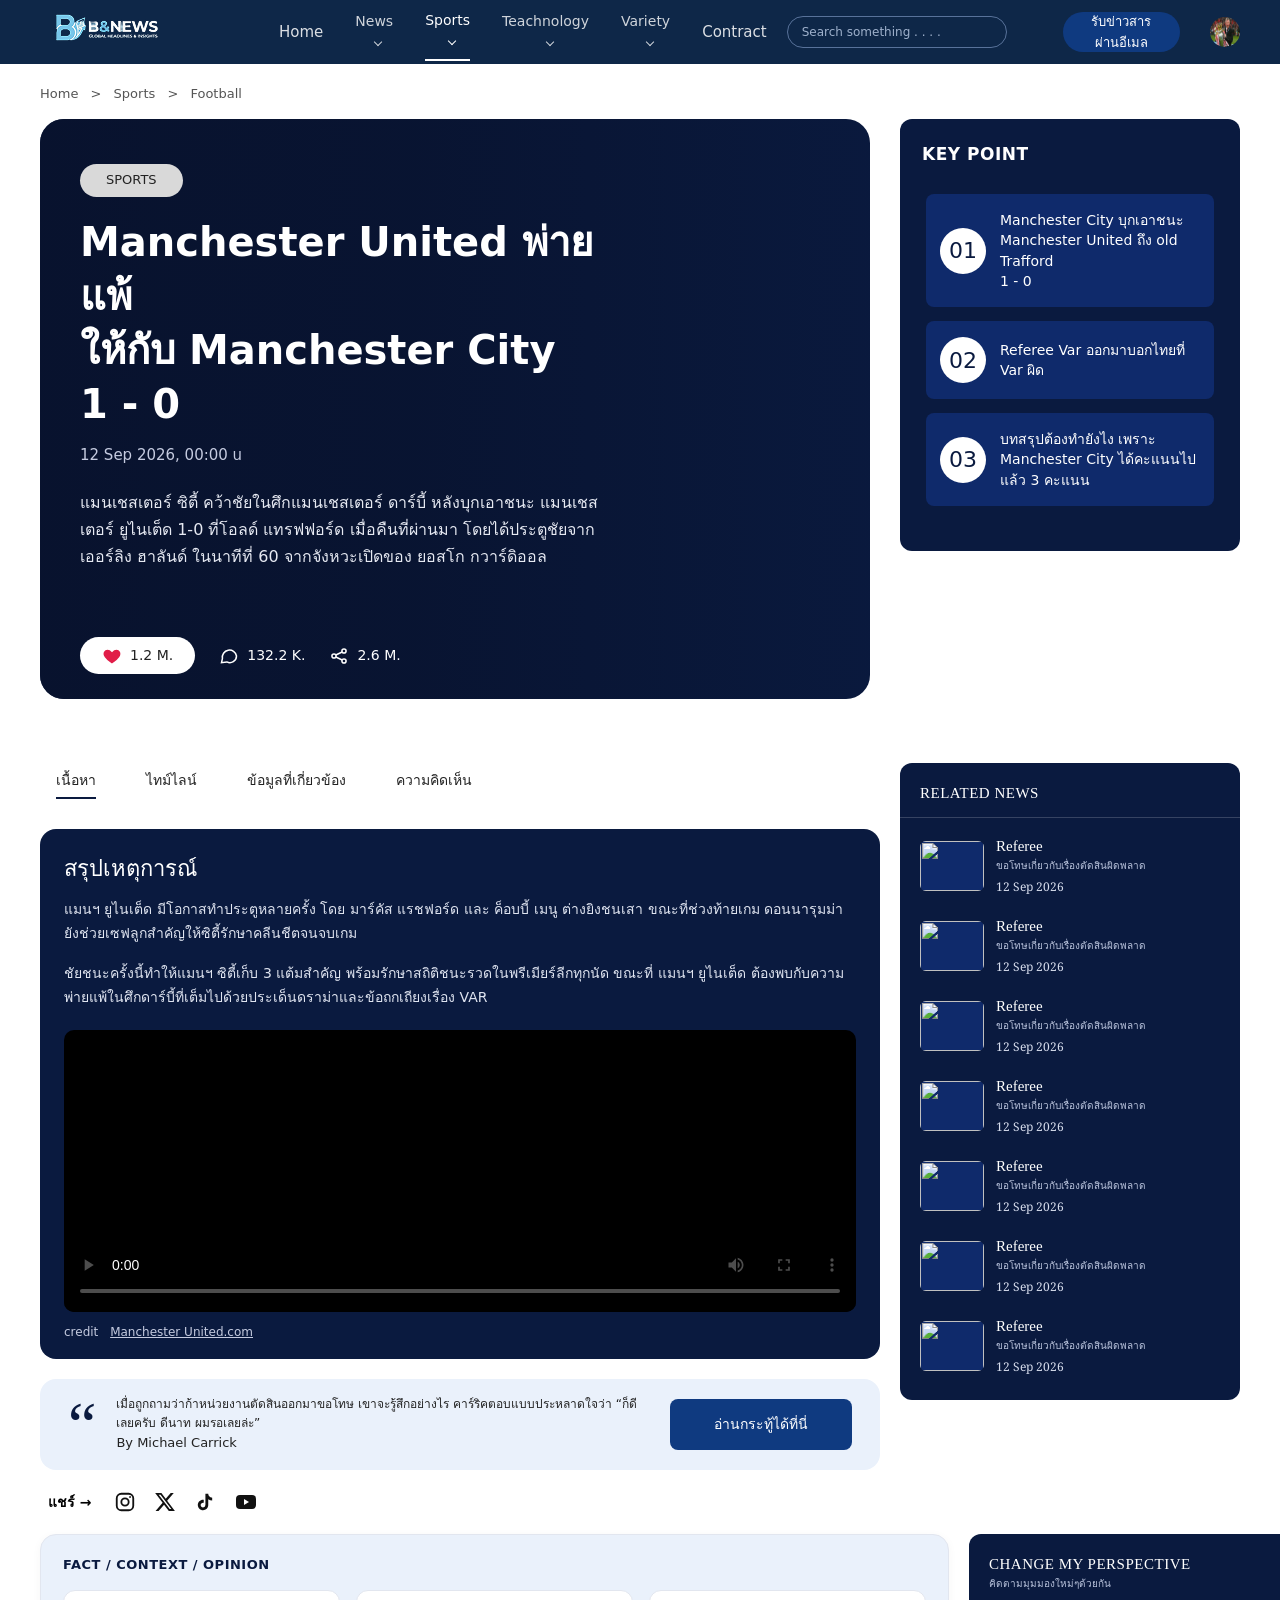
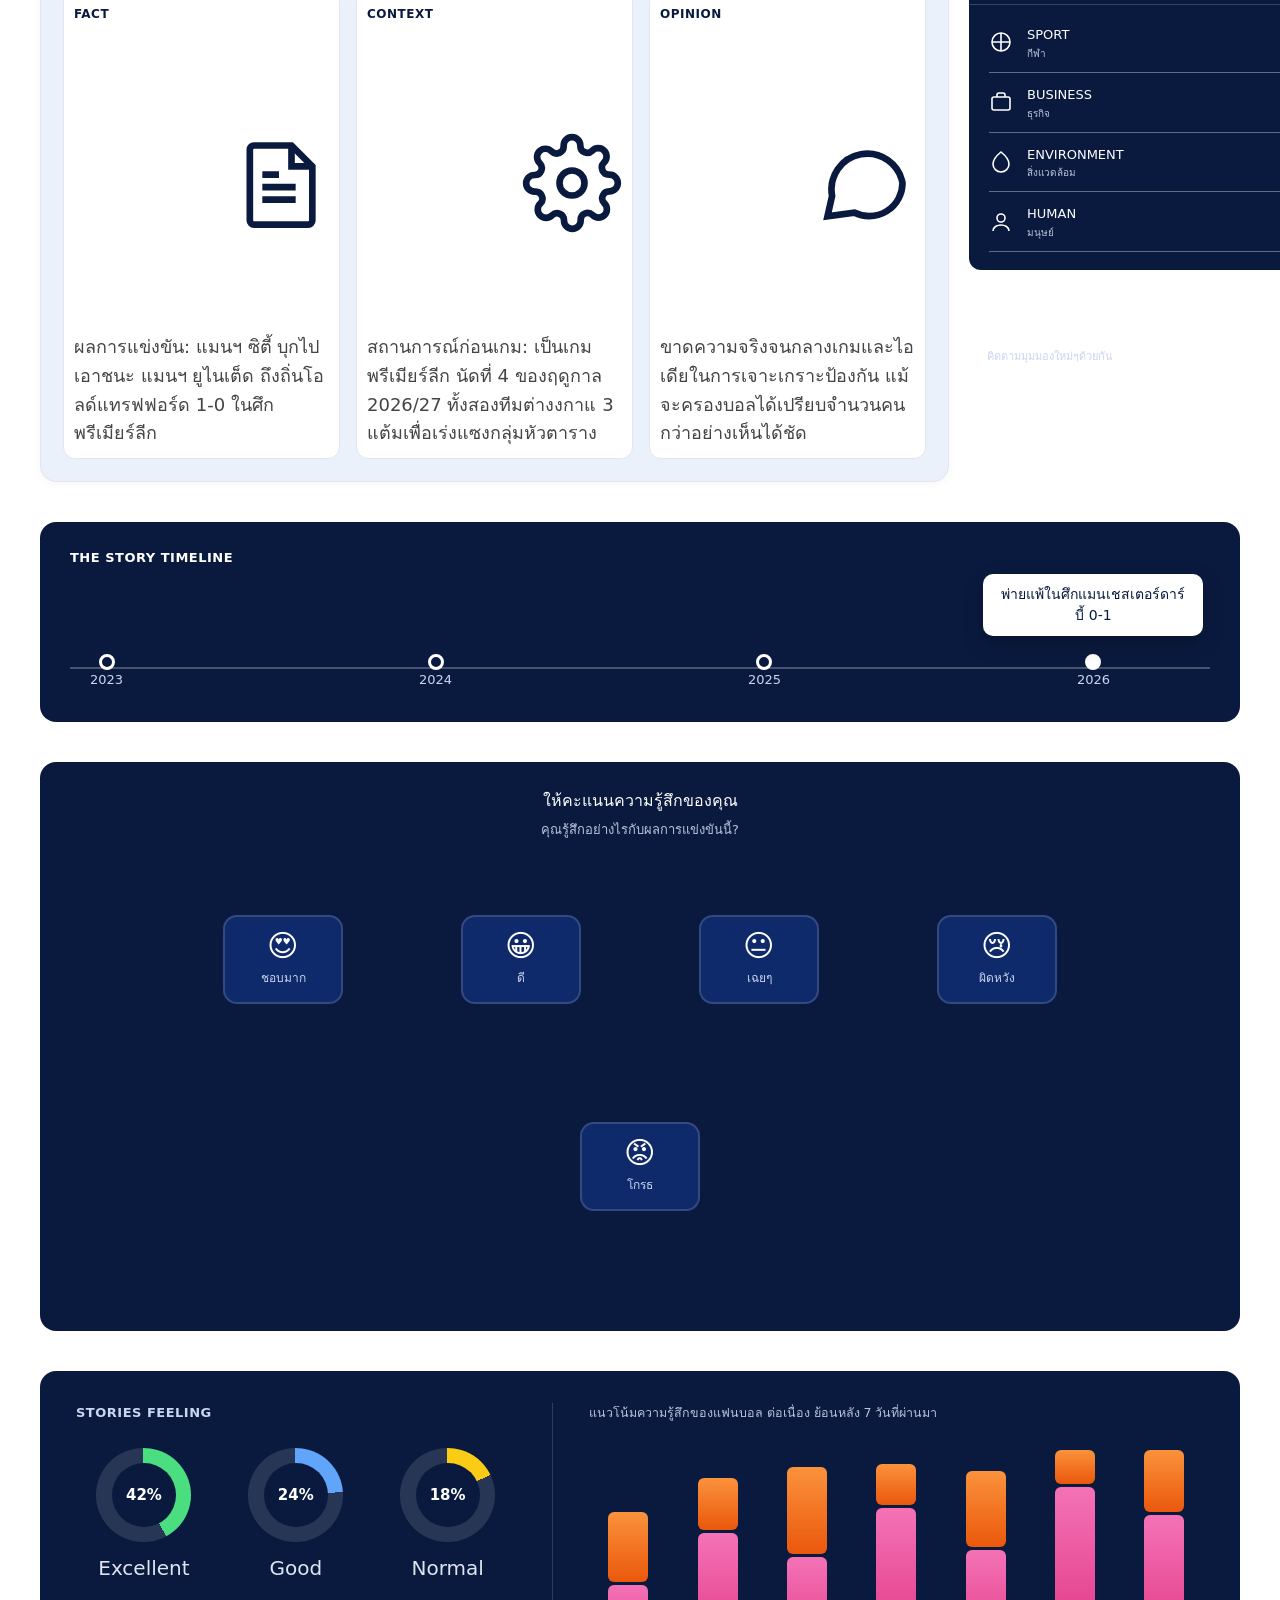
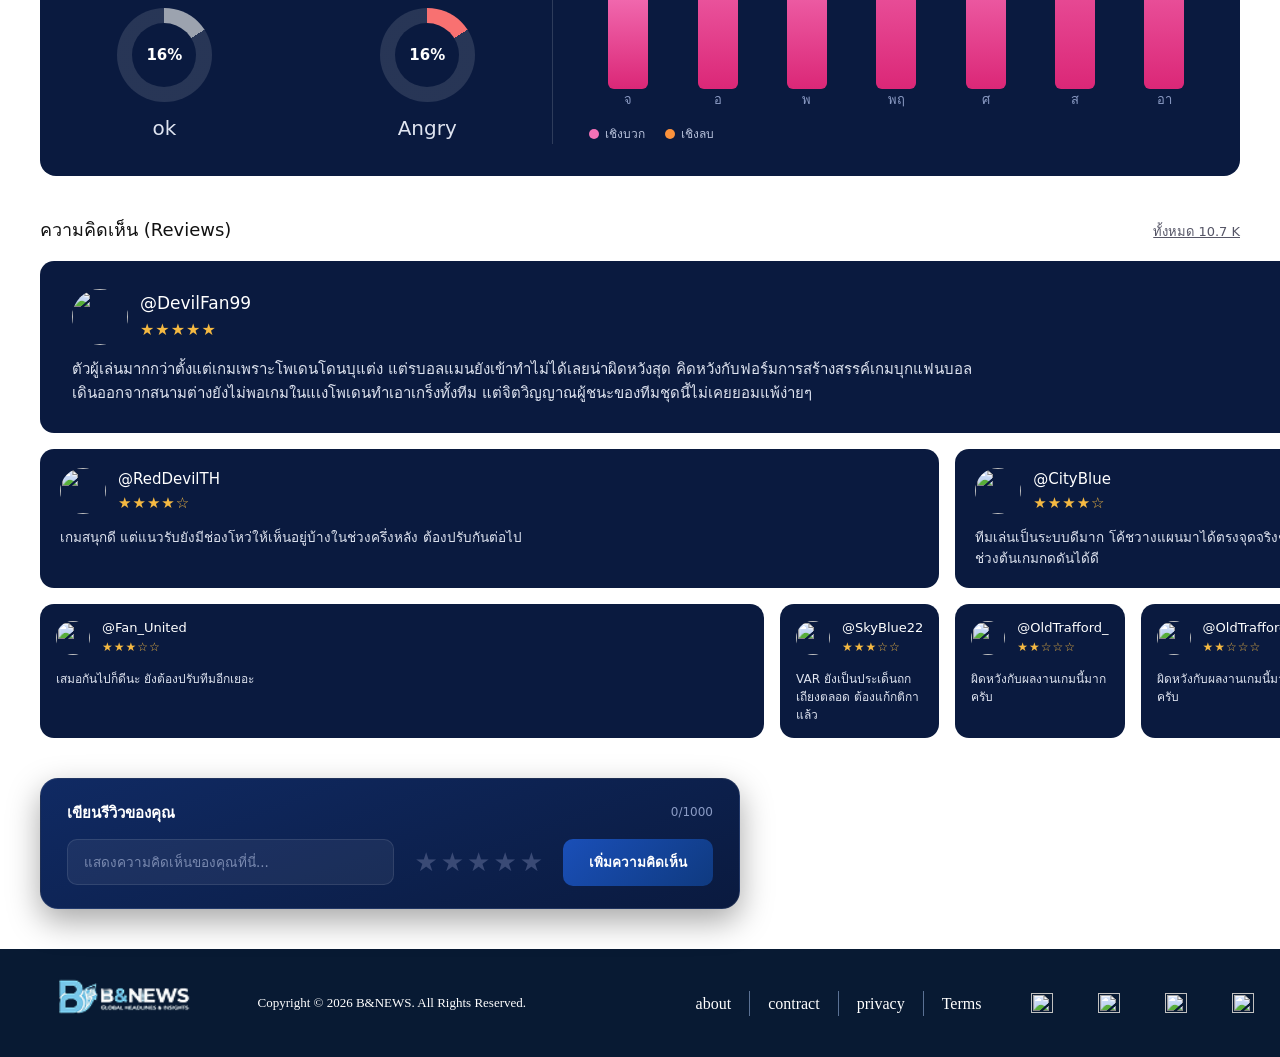
==== commit 4a0df151: "edit graph" ====
--- a/football.html
+++ b/football.html
@@ -689,6 +689,7 @@
     
       
 
+  <div class="review-form-wrap">
   <div class="review-form">
     <div class="review-form-head">
       <h3 class="review-form-title">เขียนรีวิวของคุณ</h3>
@@ -715,6 +716,7 @@
       <button type="button" class="review-form-btn">เพิ่มความคิดเห็น</button>
     </div>
   </div>
+</div>
 </section>
   
   </div>
--- a/style/football.css
+++ b/style/football.css
@@ -1258,32 +1258,41 @@
 }
 
 /* new  */
+/* wrapper: ดันกล่องไปชิดขวา แต่เว้นระยะจากขอบไว้ */
+.review-form-wrap {
+  display: flex;
+  justify-content: flex-end;
+  padding-right: 24px;   /* ระยะเว้นจากขอบขวาสุด ปรับได้ตามต้องการ */
+}
+
 .review-form {
   margin-top: 24px;
-  background: #0a1a3f;
-  border-radius: 14px;
-  padding: 18px 22px;
+  background: linear-gradient(160deg, #102a63, #0a1a3f);
+  border-radius: 18px;
+  padding: 22px 26px;
   width: 700px;
-  
+  max-width: 100%;
+  border: 1px solid rgba(255,255,255,.08);
+  box-shadow: 0 12px 32px rgba(0,0,0,.35);
 }
 
 .review-form-head {
   display: flex;
   justify-content: space-between;
   align-items: center;
-  margin-bottom: 10px;
+  margin-bottom: 14px;
 }
 
 .review-form-title {
   margin: 0;
-  font-size: 14px;
-  font-weight: 500;
+  font-size: 15px;
+  font-weight: 600;
   color: #fff;
 }
 
 .review-form-count {
   font-size: 12px;
-  color: #b9c3dc;
+  color: #8b9bc4;
 }
 
 .review-form-body {
@@ -1295,30 +1304,34 @@
 .review-form-input {
   flex: 1;
   min-width: 0;
-  height: 42px;
+  height: 46px;
   resize: none;
-  border: none;
-  border-radius: 8px;
-  padding: 10px 14px;
-  background: #0f2a6b;
+  border: 1px solid rgba(255,255,255,.1);
+  border-radius: 10px;
+  padding: 12px 16px;
+  background: rgba(255,255,255,.06);
   color: #fff;
   font: inherit;
-  font-size: 13px;
+  font-size: 13.5px;
+  transition: border-color .15s, background .15s;
 }
 
 .review-form-input::placeholder {
-  color: #8b9bc4;
+  color: #7a8ab0;
 }
 
 .review-form-input:focus {
-  outline: 2px solid #fff;
-  outline-offset: -2px;
-}
+  outline: none;
+  border-color: #f5b942;
+  background: rgba(255,255,255,.1);
+}
+
 .review-form-stars {
   display: flex;
   flex-direction: row-reverse;
-  gap: 2px;
+  gap: 3px;
   flex-shrink: 0;
+  padding: 0 4px;
 }
 
 .star-input {
@@ -1328,18 +1341,18 @@
 }
 
 .star-label {
-  font-size: 24px;
+  font-size: 26px;
   line-height: 1;
-  color: #4a5a85;
+  color: #3a4a75;
   cursor: pointer;
-  transition: color .15s;
-}
-
-.review-form-stars:hover .star-label { 
-  color: #4a5a85; }
+  transition: color .15s, transform .15s;
+}
+
 .review-form-stars .star-label:hover,
-.review-form-stars .star-label:hover ~ .star-label { 
-  color: #f5b942; }
+.review-form-stars .star-label:hover ~ .star-label {
+  color: #f5b942;
+  transform: scale(1.12);
+}
 
 .star-input:checked ~ .star-label {
   color: #f5b942;
@@ -1348,21 +1361,31 @@
 .review-form-btn {
   flex-shrink: 0;
   border: none;
-  border-radius: 8px;
-  background: #0f3a80;
-  color: #fff;
-  font-size: 13px;
-  padding: 12px 22px;
+  border-radius: 10px;
+  background: linear-gradient(135deg, #1a4fb8, #0f3a80);
+  color: #fff;
+  font-size: 13.5px;
+  font-weight: 600;
+  padding: 13px 26px;
   cursor: pointer;
   white-space: nowrap;
-  transition: background .15s;
+    
+
+
+
+  
+  transition: transform .15s ease, box-shadow .15s ease, background .15s ease;
 }
 
 .review-form-btn:hover {
-  background: #14509e;
-}
-
-
+  background: linear-gradient(135deg, #2563eb, #14509e);
+  transform: translateY(-2px);
+  box-shadow: 0 8px 20px rgba(15,58,128,.5);
+}
+
+.review-form-btn:active {
+  transform: translateY(0);
+}
 /* footer  */
 .foot {
   padding: 5px 2vw;
